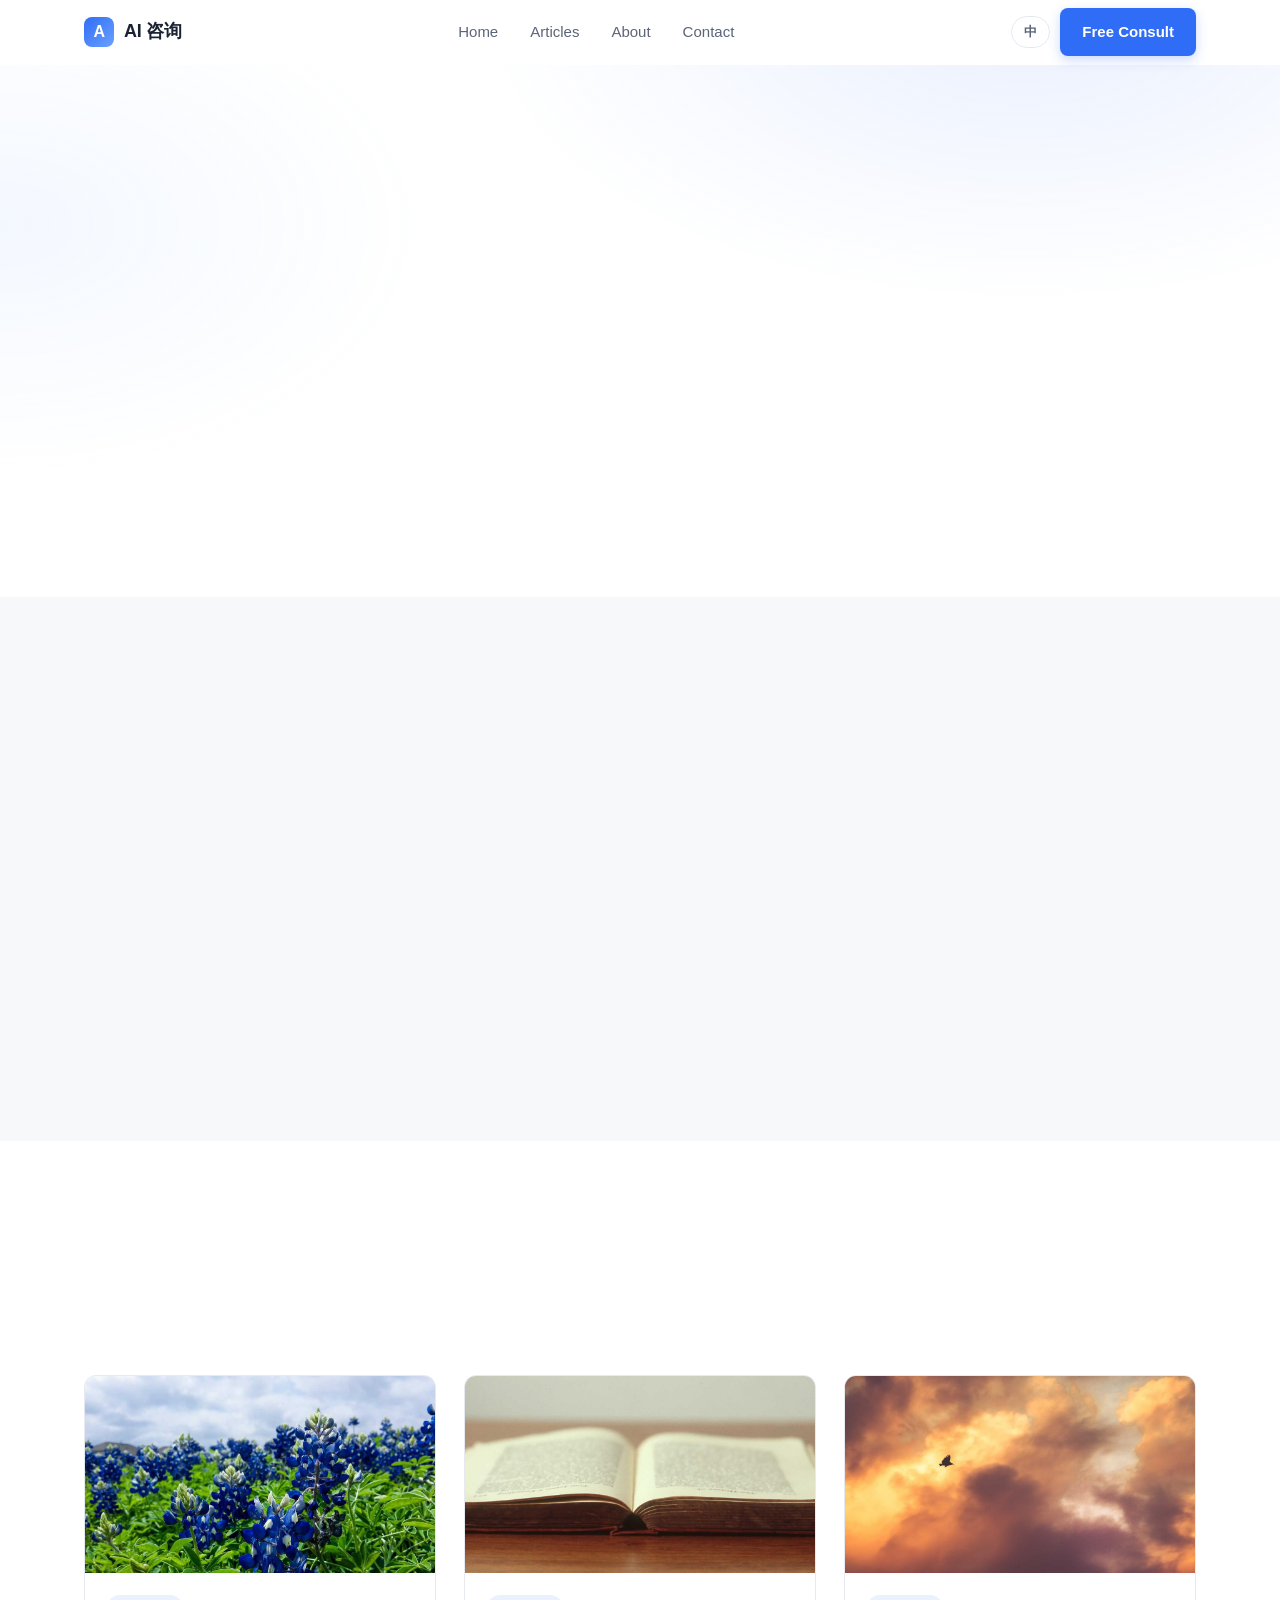
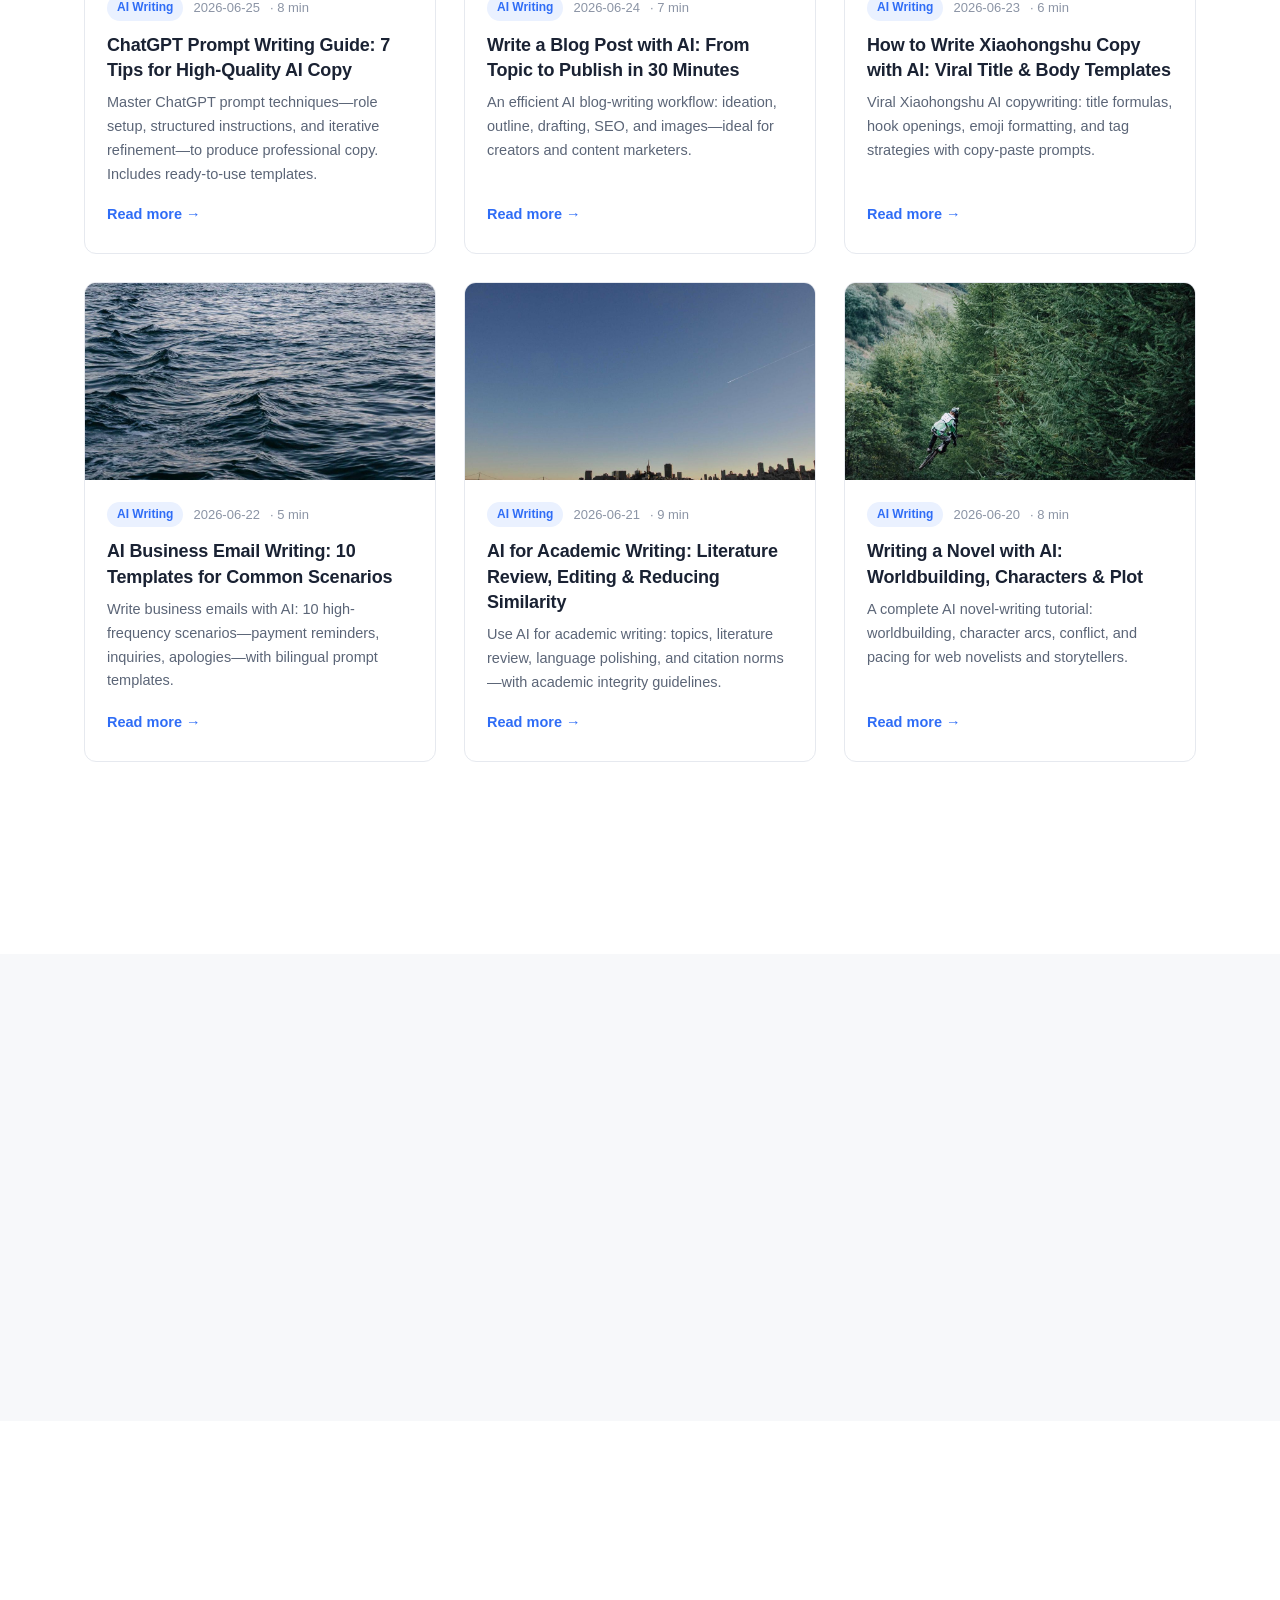
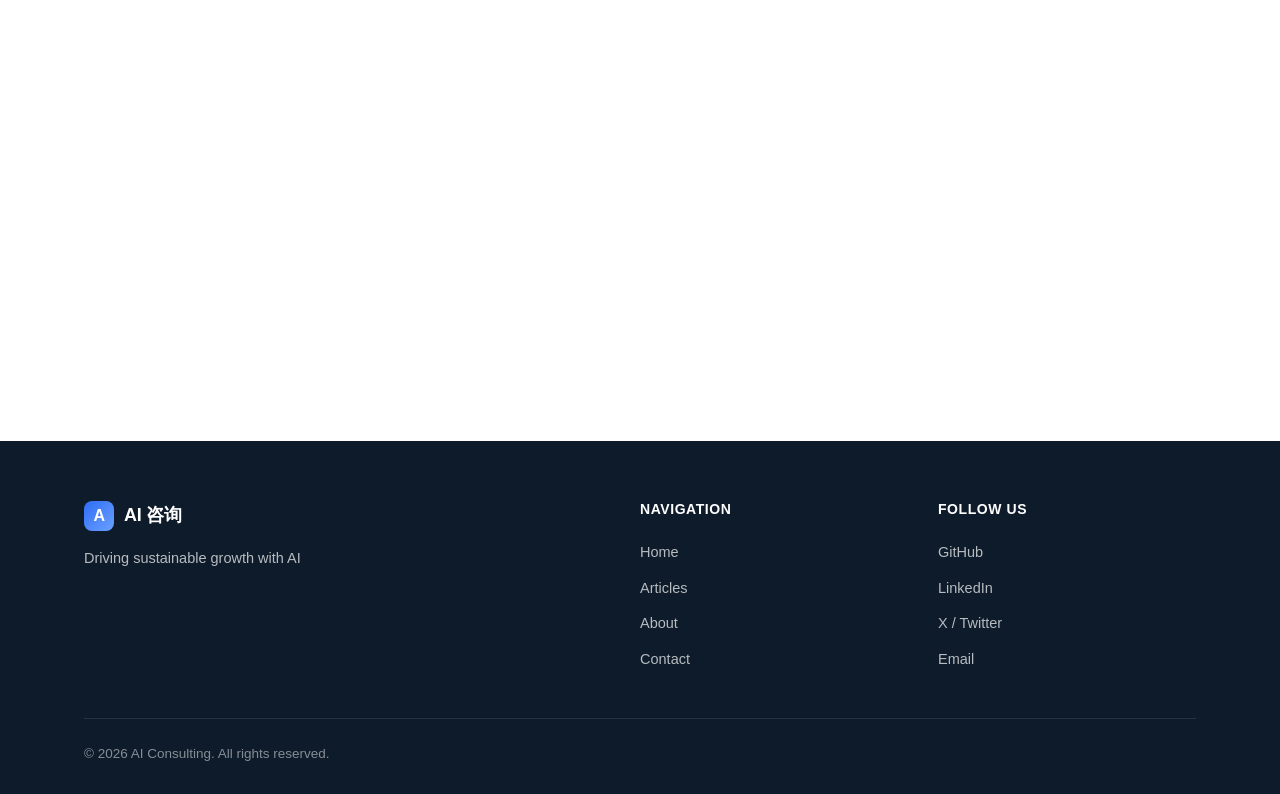
==== index.html @ 0a1733eb "feat: 图片本地化, 替换失效的 Unsplash 图源 - 原 Unsplash 图片 ID 已失效(全部 404), 改用本地图片 - 下载 9 张真实图片到 images/ (hero + " ====
<!DOCTYPE html>
<html lang="zh-CN">
<head>
  <meta charset="UTF-8">
  <meta name="viewport" content="width=device-width, initial-scale=1.0">
  <title>AI 咨询 · 洞见与实践 | AI Consulting</title>
  <meta name="description" content="专注人工智能落地应用的咨询团队，分享 AI 战略、技术落地与商业价值洞察。Applied AI consulting — strategy, engineering, and value.">
  <link rel="icon" href="data:image/svg+xml,<svg xmlns='http://www.w3.org/2000/svg' viewBox='0 0 100 100'><rect width='100' height='100' rx='22' fill='%232f6df6'/><text x='50' y='70' font-size='62' text-anchor='middle' fill='white' font-family='Arial' font-weight='bold'>A</text></svg>">
  <link rel="stylesheet" href="css/style.css">
</head>
<body>

  <!-- ====== 顶部导航 ====== -->
  <header class="header" data-header>
    <div class="container header-inner">
      <a href="index.html" class="logo">
        <span class="logo-mark">A</span>
        <span>AI 咨询</span>
      </a>

      <nav class="nav-menu" data-nav-menu>
        <a href="#home" data-i18n="nav.home">首页</a>
        <a href="#articles" data-i18n="nav.articles">文章</a>
        <a href="#about" data-i18n="nav.about">关于</a>
        <a href="#contact" data-i18n="nav.contact">联系</a>
      </nav>

      <div class="nav-actions">
        <button class="lang-switch" data-lang-switch data-i18n="lang.switch">EN</button>
        <a href="#contact" class="btn btn-primary" data-i18n="nav.cta">免费咨询</a>
        <button class="nav-toggle" data-nav-toggle aria-label="menu"><span></span><span></span><span></span></button>
      </div>
    </div>
  </header>

  <!-- ====== Hero ====== -->
  <section class="hero" id="home">
    <div class="container hero-grid">
      <div class="hero-content reveal">
        <span class="hero-badge" data-i18n="hero.badge">AI 咨询 · 洞见 · 实践</span>
        <h1 class="hero-title"><span data-i18n="hero.title.main">用 AI 重塑你的</span><em data-i18n="hero.title.hl">业务增长</em></h1>
        <p class="hero-sub" data-i18n="hero.subtitle">我们分享前沿的人工智能落地经验…</p>
        <div class="hero-cta">
          <a href="#articles" class="btn btn-primary btn-lg" data-i18n="hero.cta1">浏览文章</a>
          <a href="#contact" class="btn btn-ghost btn-lg" data-i18n="hero.cta2">预约咨询</a>
        </div>
      </div>

      <div class="hero-visual reveal">
        <img src="/images/hero.jpg"
             alt="AI consulting" loading="eager">
        <div class="hero-stats" data-stats>
          <div class="hero-stat">
            <div class="num"><span data-count="120" data-suffix="+">120+</span></div>
            <div class="label" data-i18n="stat.clients">服务客户</div>
          </div>
          <div class="hero-stat">
            <div class="num"><span data-count="86">86</span></div>
            <div class="label" data-i18n="stat.articles">深度文章</div>
          </div>
          <div class="hero-stat">
            <div class="num"><span data-count="7" data-suffix="">7</span></div>
            <div class="label" data-i18n="stat.experience">行业经验</div>
          </div>
        </div>
      </div>
    </div>
  </section>

  <!-- ====== 服务 ====== -->
  <section class="section section-alt">
    <div class="container">
      <div class="section-head reveal">
        <h2 data-i18n="services.title">我们提供什么</h2>
        <p data-i18n="services.subtitle">围绕 AI 落地全链路，提供从战略到执行的咨询支持。</p>
      </div>
      <div class="services-grid">
        <div class="service-card reveal">
          <div class="service-icon">🎯</div>
          <h3 data-i18n="services.s1.title">AI 战略咨询</h3>
          <p data-i18n="services.s1.desc">评估业务现状，制定可执行的 AI 转型路线图。</p>
        </div>
        <div class="service-card reveal">
          <div class="service-icon">⚙️</div>
          <h3 data-i18n="services.s2.title">方案落地实施</h3>
          <p data-i18n="services.s2.desc">从选型、集成到部署，陪你走完最后一公里。</p>
        </div>
        <div class="service-card reveal">
          <div class="service-icon">🚀</div>
          <h3 data-i18n="services.s3.title">团队赋能培训</h3>
          <p data-i18n="services.s3.desc">体系化的 AI 培训，让团队具备持续创新能力。</p>
        </div>
      </div>
    </div>
  </section>

  <!-- ====== 最新文章 ====== -->
  <section class="section" id="articles">
    <div class="container">
      <div class="section-head reveal">
        <h2 data-i18n="articles.title">最新文章</h2>
        <p data-i18n="articles.subtitle">持续分享 AI 行业的实战洞见与方法论。</p>
      </div>
      <div class="articles-grid" data-posts-grid data-limit="6"></div>
      <div class="section-foot reveal">
        <a href="articles.html" class="btn btn-ghost btn-lg" data-i18n="articles.viewall">查看全部文章</a>
      </div>
    </div>
  </section>

  <!-- ====== 关于 ====== -->
  <section class="section section-alt" id="about">
    <div class="container about-grid">
      <div class="about-text reveal">
        <h2 data-i18n="about.title">关于我们</h2>
        <p data-i18n="about.p1">我们是一支专注于人工智能落地应用的咨询团队…</p>
        <p data-i18n="about.p2">我们相信，AI 的价值不在于技术本身…</p>
      </div>
      <div class="about-features reveal">
        <div class="about-feature">
          <div class="ico">✓</div>
          <div>
            <h4 data-i18n="about.feature1">实战导向</h4>
            <span data-i18n="about.feature1.desc">所有方法均经过项目验证</span>
          </div>
        </div>
        <div class="about-feature">
          <div class="ico">★</div>
          <div>
            <h4 data-i18n="about.feature2">全程陪跑</h4>
            <span data-i18n="about.feature2.desc">从规划到落地持续支持</span>
          </div>
        </div>
        <div class="about-feature">
          <div class="ico">↻</div>
          <div>
            <h4 data-i18n="about.feature3">持续更新</h4>
            <span data-i18n="about.feature3.desc">紧跟 AI 行业最新动态</span>
          </div>
        </div>
      </div>
    </div>
  </section>

  <!-- ====== 联系 / CTA ====== -->
  <section class="section" id="contact">
    <div class="container">
      <div class="cta reveal">
        <div>
          <h2 data-i18n="contact.title">开始你的 AI 之旅</h2>
          <p data-i18n="contact.subtitle">留下你的需求，我们将在 24 小时内与你联系。</p>
        </div>
        <form class="cta-form" data-contact-form>
          <input type="text" name="name" data-i18n-ph="contact.name.ph" placeholder="请输入您的姓名">
          <input type="email" name="email" data-i18n-ph="contact.email.ph" placeholder="请输入您的邮箱">
          <textarea name="message" rows="3" data-i18n-ph="contact.message.ph" placeholder="请简要描述您的需求…"></textarea>
          <button type="submit" class="btn btn-primary btn-lg" data-i18n="contact.submit">提交咨询</button>
          <div class="form-note" data-form-note></div>
        </form>
      </div>
    </div>
  </section>

  <!-- ====== 页脚 ====== -->
  <footer class="footer">
    <div class="container">
      <div class="footer-grid">
        <div>
          <div class="logo">
            <span class="logo-mark">A</span>
            <span>AI 咨询</span>
          </div>
          <p class="footer-tagline" data-i18n="footer.tagline">用 AI 驱动业务持续增长</p>
        </div>
        <div class="footer-col">
          <h4 data-i18n="footer.nav">导航</h4>
          <a href="#home" data-i18n="nav.home">首页</a>
          <a href="#articles" data-i18n="nav.articles">文章</a>
          <a href="#about" data-i18n="nav.about">关于</a>
          <a href="#contact" data-i18n="nav.contact">联系</a>
        </div>
        <div class="footer-col">
          <h4 data-i18n="footer.follow">关注我们</h4>
          <a href="#">GitHub</a>
          <a href="#">LinkedIn</a>
          <a href="#">X / Twitter</a>
          <a href="#">Email</a>
        </div>
      </div>
      <div class="footer-bottom">
        <span data-i18n="footer.copyright">© 2026 AI 咨询. 保留所有权利.</span>
        <span data-i18n="footer.icp"></span>
      </div>
    </div>
  </footer>

  <script src="js/i18n.js"></script>
  <script src="js/posts-categories.js"></script>
  <script src="js/posts-data.js"></script>
  <script src="js/posts-content.js"></script>
  <script src="js/main.js"></script>
  <script src="js/posts-base.js"></script>
  <script>
    // 首页渲染最新 6 篇
    document.addEventListener("DOMContentLoaded", function () {
      if (window.__posts) window.__posts.renderList(window.__i18n.getLang());
    });
  </script>
</body>
</html>
---- css/style.css ----
/* ============================================================
   AI 咨询内容站 - 简洁商务白主题
   ============================================================ */

/* ---------- 设计变量 ---------- */
:root {
  --c-bg: #ffffff;
  --c-bg-soft: #f7f8fa;
  --c-bg-muted: #eef1f5;
  --c-text: #1a2233;
  --c-text-soft: #5b6577;
  --c-text-mute: #8b94a5;
  --c-border: #e6e9ef;
  --c-primary: #2f6df6;
  --c-primary-dark: #1d52d6;
  --c-primary-soft: #eaf1ff;
  --c-accent: #0d1b2a;

  --radius: 12px;
  --radius-sm: 8px;
  --shadow-sm: 0 1px 2px rgba(16, 24, 40, 0.04), 0 1px 3px rgba(16, 24, 40, 0.06);
  --shadow-md: 0 4px 16px rgba(16, 24, 40, 0.06), 0 2px 6px rgba(16, 24, 40, 0.04);
  --shadow-lg: 0 18px 40px -12px rgba(16, 24, 40, 0.18);

  --container: 1160px;
  --ease: cubic-bezier(0.4, 0, 0.2, 1);
}

/* ---------- 基础重置 ---------- */
*, *::before, *::after { box-sizing: border-box; }
html { scroll-behavior: smooth; -webkit-text-size-adjust: 100%; }
body {
  margin: 0;
  font-family: -apple-system, BlinkMacSystemFont, "Segoe UI", "PingFang SC",
    "Hiragino Sans GB", "Microsoft YaHei", Roboto, Helvetica, Arial, sans-serif;
  background: var(--c-bg);
  color: var(--c-text);
  line-height: 1.65;
  font-size: 16px;
  -webkit-font-smoothing: antialiased;
}
img { max-width: 100%; display: block; }
a { color: inherit; text-decoration: none; transition: color 0.2s var(--ease); }
button { font-family: inherit; cursor: pointer; border: none; background: none; }
h1, h2, h3, h4 { margin: 0; line-height: 1.25; font-weight: 700; letter-spacing: -0.01em; }
p { margin: 0; }

.container { width: 100%; max-width: var(--container); margin: 0 auto; padding: 0 24px; }

/* ---------- 按钮 ---------- */
.btn {
  display: inline-flex;
  align-items: center;
  justify-content: center;
  gap: 6px;
  padding: 12px 22px;
  border-radius: var(--radius-sm);
  font-size: 15px;
  font-weight: 600;
  transition: all 0.2s var(--ease);
  white-space: nowrap;
}
.btn-primary { background: var(--c-primary); color: #fff; box-shadow: 0 4px 12px rgba(47, 109, 246, 0.25); }
.btn-primary:hover { background: var(--c-primary-dark); transform: translateY(-1px); box-shadow: 0 8px 20px rgba(47, 109, 246, 0.32); }
.btn-ghost { background: var(--c-bg); color: var(--c-text); border: 1px solid var(--c-border); }
.btn-ghost:hover { border-color: var(--c-primary); color: var(--c-primary); }
.btn-light { background: rgba(255,255,255,0.12); color: #fff; border: 1px solid rgba(255,255,255,0.22); backdrop-filter: blur(8px); }
.btn-light:hover { background: rgba(255,255,255,0.2); }
.btn-lg { padding: 14px 28px; font-size: 16px; }

/* ---------- 顶部导航 ---------- */
.header {
  position: sticky;
  top: 0;
  z-index: 50;
  background: rgba(255, 255, 255, 0.85);
  backdrop-filter: saturate(180%) blur(12px);
  border-bottom: 1px solid transparent;
  transition: all 0.25s var(--ease);
}
.header.is-scrolled { border-bottom-color: var(--c-border); box-shadow: var(--shadow-sm); }
.header-inner { display: flex; align-items: center; justify-content: space-between; height: 64px; }

.logo { display: flex; align-items: center; gap: 10px; font-weight: 800; font-size: 18px; letter-spacing: -0.02em; }
.logo-mark {
  width: 30px; height: 30px; border-radius: 8px;
  background: linear-gradient(135deg, var(--c-primary), #6aa1ff);
  display: grid; place-items: center; color: #fff; font-size: 16px;
}

.nav-menu { display: flex; align-items: center; gap: 4px; }
.nav-menu a {
  padding: 8px 14px; border-radius: var(--radius-sm); font-size: 15px;
  color: var(--c-text-soft); font-weight: 500;
}
.nav-menu a:hover { color: var(--c-primary); background: var(--c-primary-soft); }
.nav-actions { display: flex; align-items: center; gap: 10px; }

.lang-switch {
  padding: 6px 12px; border-radius: 999px; font-size: 13px; font-weight: 600;
  border: 1px solid var(--c-border); color: var(--c-text-soft);
}
.lang-switch:hover { border-color: var(--c-primary); color: var(--c-primary); }

.nav-toggle { display: none; width: 40px; height: 40px; border-radius: 8px; }
.nav-toggle span {
  display: block; width: 18px; height: 2px; background: var(--c-text); margin: 4px auto;
  transition: 0.25s var(--ease);
}

/* ---------- Hero ---------- */
.hero {
  position: relative; overflow: hidden;
  padding: 96px 0 80px;
  background:
    radial-gradient(900px 480px at 80% -10%, rgba(47, 109, 246, 0.10), transparent 60%),
    radial-gradient(700px 420px at 0% 30%, rgba(106, 161, 255, 0.08), transparent 60%),
    var(--c-bg);
}
.hero-grid { display: grid; grid-template-columns: 1.1fr 0.9fr; gap: 56px; align-items: center; }
.hero-badge {
  display: inline-flex; align-items: center; gap: 8px;
  padding: 6px 14px; border-radius: 999px;
  background: var(--c-primary-soft); color: var(--c-primary);
  font-size: 13px; font-weight: 600; margin-bottom: 22px;
}
.hero-badge::before {
  content: ""; width: 6px; height: 6px; border-radius: 50%;
  background: var(--c-primary); box-shadow: 0 0 0 4px rgba(47,109,246,0.18);
}
.hero-title { font-size: clamp(34px, 5vw, 54px); line-height: 1.1; font-weight: 800; }
.hero-title em { font-style: normal; color: var(--c-primary); }
.hero-sub { margin-top: 20px; font-size: 18px; color: var(--c-text-soft); max-width: 540px; }
.hero-cta { margin-top: 32px; display: flex; gap: 12px; flex-wrap: wrap; }

.hero-visual {
  position: relative; border-radius: 18px; overflow: hidden;
  background: linear-gradient(135deg, #eaf1ff, #f7f8fa);
  border: 1px solid var(--c-border);
  box-shadow: var(--shadow-lg);
  aspect-ratio: 4 / 3;
}
.hero-visual img { width: 100%; height: 100%; object-fit: cover; }
.hero-visual::after {
  content: ""; position: absolute; inset: 0;
  background: linear-gradient(180deg, transparent 60%, rgba(13,27,42,0.25));
}
.hero-stats {
  position: absolute; left: 18px; right: 18px; bottom: 18px;
  display: grid; grid-template-columns: repeat(3, 1fr); gap: 10px;
  background: rgba(255,255,255,0.92); backdrop-filter: blur(8px);
  border-radius: var(--radius); padding: 14px; box-shadow: var(--shadow-md);
}
.hero-stat .num { font-size: 22px; font-weight: 800; color: var(--c-accent); }
.hero-stat .label { font-size: 12px; color: var(--c-text-mute); }

/* ---------- 统计区 (独立展示) ---------- */
.stats-strip {
  border-top: 1px solid var(--c-border);
  border-bottom: 1px solid var(--c-border);
  background: var(--c-bg-soft);
}
.stats-inner { display: grid; grid-template-columns: repeat(4, 1fr); padding: 36px 0; }
.stat-item { text-align: center; border-right: 1px solid var(--c-border); }
.stat-item:last-child { border-right: none; }
.stat-item .num { font-size: 34px; font-weight: 800; color: var(--c-accent); }
.stat-item .num .suffix { color: var(--c-primary); }
.stat-item .label { font-size: 14px; color: var(--c-text-mute); margin-top: 4px; }

/* ---------- 通用 section ---------- */
.section { padding: 88px 0; }
.section-head { text-align: center; max-width: 680px; margin: 0 auto 56px; }
.section-head h2 { font-size: clamp(28px, 3.5vw, 38px); }
.section-head p { margin-top: 14px; color: var(--c-text-soft); font-size: 17px; }
.section-alt { background: var(--c-bg-soft); }

/* ---------- 服务卡片 ---------- */
.services-grid { display: grid; grid-template-columns: repeat(3, 1fr); gap: 24px; }
.service-card {
  background: var(--c-bg); border: 1px solid var(--c-border);
  border-radius: var(--radius); padding: 32px 28px;
  transition: all 0.25s var(--ease);
}
.service-card:hover { transform: translateY(-4px); box-shadow: var(--shadow-lg); border-color: transparent; }
.service-icon {
  width: 52px; height: 52px; border-radius: 12px;
  background: var(--c-primary-soft); color: var(--c-primary);
  display: grid; place-items: center; font-size: 24px; margin-bottom: 20px;
}
.service-card h3 { font-size: 20px; margin-bottom: 10px; }
.service-card p { color: var(--c-text-soft); font-size: 15px; }

/* ---------- 文章卡片 ---------- */
.articles-grid { display: grid; grid-template-columns: repeat(3, 1fr); gap: 28px; }
.card {
  background: var(--c-bg); border: 1px solid var(--c-border);
  border-radius: var(--radius); overflow: hidden;
  display: flex; flex-direction: column;
  transition: all 0.25s var(--ease);
}
.card:hover { transform: translateY(-4px); box-shadow: var(--shadow-lg); border-color: transparent; }
.card-cover { display: block; aspect-ratio: 16 / 9; overflow: hidden; background: var(--c-bg-muted); }
.card-cover img { width: 100%; height: 100%; object-fit: cover; transition: transform 0.4s var(--ease); }
.card:hover .card-cover img { transform: scale(1.06); }
.card-body { padding: 22px 22px 26px; display: flex; flex-direction: column; flex: 1; }
.card-meta { display: flex; align-items: center; gap: 10px; font-size: 13px; color: var(--c-text-mute); margin-bottom: 12px; }
.tag { background: var(--c-primary-soft); color: var(--c-primary); padding: 3px 10px; border-radius: 999px; font-weight: 600; font-size: 12px; }
.card-title { font-size: 18px; line-height: 1.4; margin-bottom: 8px; }
.card:hover .card-title { color: var(--c-primary); }
.card-excerpt { color: var(--c-text-soft); font-size: 14.5px; flex: 1; margin-bottom: 16px; }
.card-link { color: var(--c-primary); font-weight: 600; font-size: 14.5px; }

.section-foot { text-align: center; margin-top: 48px; }

/* ---------- 关于 ---------- */
.about-grid { display: grid; grid-template-columns: 1fr 1fr; gap: 56px; align-items: center; }
.about-text h2 { font-size: clamp(28px, 3.5vw, 38px); margin-bottom: 20px; }
.about-text p { color: var(--c-text-soft); margin-bottom: 16px; font-size: 16.5px; }
.about-features { display: flex; flex-direction: column; gap: 16px; }
.about-feature {
  display: flex; gap: 14px; padding: 18px;
  background: var(--c-bg); border: 1px solid var(--c-border); border-radius: var(--radius);
}
.about-feature .ico {
  width: 40px; height: 40px; border-radius: 10px; flex-shrink: 0;
  background: var(--c-primary-soft); color: var(--c-primary); display: grid; place-items: center; font-size: 18px;
}
.about-feature h4 { font-size: 16px; margin-bottom: 2px; }
.about-feature span { font-size: 13.5px; color: var(--c-text-mute); }
.about-visual {
  border-radius: 18px; overflow: hidden; box-shadow: var(--shadow-lg);
  aspect-ratio: 4 / 3; border: 1px solid var(--c-border);
}
.about-visual img { width: 100%; height: 100%; object-fit: cover; }

/* ---------- 联系 / CTA ---------- */
.cta {
  background:
    radial-gradient(700px 360px at 80% 120%, rgba(47,109,246,0.35), transparent),
    linear-gradient(135deg, #0d1b2a, #14253d);
  color: #fff; border-radius: 22px; padding: 64px 56px;
  display: grid; grid-template-columns: 1fr 1fr; gap: 48px; align-items: center;
  box-shadow: var(--shadow-lg);
}
.cta h2 { font-size: clamp(26px, 3vw, 34px); color: #fff; }
.cta p { margin-top: 12px; color: rgba(255,255,255,0.78); font-size: 16px; }
.cta-form { display: flex; flex-direction: column; gap: 14px; }
.cta-form input, .cta-form textarea {
  width: 100%; padding: 14px 16px; border-radius: var(--radius-sm);
  border: 1px solid rgba(255,255,255,0.18); background: rgba(255,255,255,0.06);
  color: #fff; font-size: 15px; font-family: inherit;
  transition: all 0.2s var(--ease);
}
.cta-form input::placeholder, .cta-form textarea::placeholder { color: rgba(255,255,255,0.5); }
.cta-form input:focus, .cta-form textarea:focus {
  outline: none; border-color: var(--c-primary); background: rgba(255,255,255,0.1);
}
.cta-form textarea { resize: vertical; min-height: 96px; }
.cta-form .btn-primary { margin-top: 4px; }
.form-note { font-size: 14px; color: #6fcf97; min-height: 20px; }

/* ---------- 页脚 ---------- */
.footer { background: var(--c-accent); color: rgba(255,255,255,0.7); padding: 60px 0 28px; }
.footer-grid { display: grid; grid-template-columns: 2fr 1fr 1fr; gap: 40px; margin-bottom: 40px; }
.footer .logo { color: #fff; margin-bottom: 16px; }
.footer-tagline { max-width: 320px; font-size: 14.5px; }
.footer-col h4 { color: #fff; font-size: 14px; margin-bottom: 16px; letter-spacing: 0.04em; text-transform: uppercase; }
.footer-col a { display: block; padding: 6px 0; font-size: 14.5px; color: rgba(255,255,255,0.7); }
.footer-col a:hover { color: #fff; }
.footer-bottom {
  border-top: 1px solid rgba(255,255,255,0.1); padding-top: 24px;
  display: flex; justify-content: space-between; align-items: center; flex-wrap: wrap; gap: 8px;
  font-size: 13.5px; color: rgba(255,255,255,0.5);
}
.footer-bottom a { color: rgba(255,255,255,0.5); }
.footer-bottom a:hover { color: #fff; }

/* ---------- 文章详情页 ---------- */
.article-hero { padding: 64px 0 32px; background: var(--c-bg-soft); border-bottom: 1px solid var(--c-border); }
.article-back { display: inline-flex; align-items: center; gap: 6px; color: var(--c-text-soft); font-size: 14px; margin-bottom: 20px; }
.article-back:hover { color: var(--c-primary); }
.article-cat { color: var(--c-primary); font-weight: 600; font-size: 14px; }
.article-hero h1 { font-size: clamp(26px, 4vw, 40px); margin: 12px 0 16px; max-width: 820px; }
.article-meta { color: var(--c-text-mute); font-size: 14px; }
.article-cover { max-width: 920px; margin: 32px auto; border-radius: var(--radius); overflow: hidden; box-shadow: var(--shadow-md); }
.article-cover img { width: 100%; }
.article-body { max-width: 760px; margin: 0 auto; padding: 0 0 80px; font-size: 17px; color: var(--c-text); }
.article-body h2 { font-size: 26px; margin: 40px 0 14px; }
.article-body h3 { font-size: 20px; margin: 28px 0 10px; }
.article-body p { margin: 0 0 18px; color: var(--c-text-soft); line-height: 1.8; }
.article-body ul, .article-body ol { margin: 0 0 18px; padding-left: 22px; color: var(--c-text-soft); }
.article-body li { margin-bottom: 8px; line-height: 1.7; }
.article-body blockquote {
  margin: 24px 0; padding: 16px 22px; border-left: 3px solid var(--c-primary);
  background: var(--c-primary-soft); border-radius: 0 var(--radius-sm) var(--radius-sm) 0;
  color: var(--c-text); font-style: italic;
}
.article-body code {
  font-family: "SF Mono", Menlo, Consolas, monospace; font-size: 0.9em;
  background: var(--c-bg-muted); padding: 2px 6px; border-radius: 4px;
}
.article-body strong { color: var(--c-text); }

/* ---------- 响应式 ---------- */
@media (max-width: 920px) {
  .hero-grid { grid-template-columns: 1fr; gap: 36px; }
  .hero-visual { max-width: 540px; }
  .about-grid { grid-template-columns: 1fr; }
  .cta { grid-template-columns: 1fr; padding: 44px 32px; }
  .services-grid, .articles-grid { grid-template-columns: repeat(2, 1fr); }
  .stats-inner { grid-template-columns: repeat(2, 1fr); }
  .stat-item:nth-child(2) { border-right: none; }
  .footer-grid { grid-template-columns: 1fr 1fr; }
}

@media (max-width: 640px) {
  .nav-menu, .nav-actions .btn { display: none; }
  .nav-toggle { display: block; }
  .nav-menu.is-open {
    display: flex; flex-direction: column; align-items: stretch;
    position: absolute; top: 64px; left: 0; right: 0;
    background: var(--c-bg); border-bottom: 1px solid var(--c-border);
    padding: 12px 24px 20px; gap: 4px; box-shadow: var(--shadow-md);
  }
  .nav-menu.is-open a { padding: 12px 14px; }
  .nav-actions { gap: 8px; }
  .lang-switch { display: inline-flex; }

  .section { padding: 64px 0; }
  .services-grid, .articles-grid { grid-template-columns: 1fr; }
  .stats-inner { grid-template-columns: repeat(2, 1fr); }
  .stat-item { border-right: none; border-bottom: 1px solid var(--c-border); padding: 14px 0; }
  .stat-item:nth-last-child(-n+2) { border-bottom: none; }
  .footer-grid { grid-template-columns: 1fr; gap: 28px; }
  .cta { padding: 36px 22px; border-radius: 16px; }
  .hero { padding: 56px 0 64px; }
}

/* ---------- 进入动画 ---------- */
@media (prefers-reduced-motion: no-preference) {
  .reveal { opacity: 0; transform: translateY(18px); transition: opacity 0.6s var(--ease), transform 0.6s var(--ease); }
  .reveal.is-visible { opacity: 1; transform: none; }
}

/* ============================================================
   文章系统: 筛选条 / 计数 / 详情页 / 相关文章 / 404
   ============================================================ */

/* 文章计数行 */
.posts-count-line {
  margin-top: 14px; font-size: 14px; color: var(--c-text-mute);
}
.posts-count-line strong { color: var(--c-primary); font-size: 18px; margin: 0 4px; }

/* 分类筛选条 */
.filters {
  display: flex; flex-wrap: wrap; gap: 10px;
  justify-content: center; margin-bottom: 44px;
}
.filter-chip {
  padding: 8px 18px; border-radius: 999px;
  border: 1px solid var(--c-border); background: var(--c-bg);
  color: var(--c-text-soft); font-size: 14px; font-weight: 500;
  transition: all 0.2s var(--ease);
}
.filter-chip:hover { border-color: var(--c-primary); color: var(--c-primary); }
.filter-chip.is-active {
  background: var(--c-primary); color: #fff; border-color: var(--c-primary);
  box-shadow: 0 4px 12px rgba(47, 109, 246, 0.25);
}

/* 文章详情页 */
.article-wrap { max-width: 820px; padding: 56px 24px 80px !important; }
.article-back {
  display: inline-block; color: var(--c-text-soft); font-size: 14px; margin-bottom: 20px;
}
.article-back:hover { color: var(--c-primary); }
.article-cat { color: var(--c-primary); font-weight: 600; font-size: 14px; }
.article-h1 {
  font-size: clamp(26px, 4vw, 40px); line-height: 1.25; margin: 12px 0 16px;
}
.article-meta { color: var(--c-text-mute); font-size: 14px; display: flex; gap: 6px; flex-wrap: wrap; }
.article-cover { border-radius: var(--radius); overflow: hidden; margin: 28px 0; box-shadow: var(--shadow-md); }
.article-cover img { width: 100%; }

.article-body { font-size: 17px; color: var(--c-text); line-height: 1.85; }
.article-body h2 { font-size: 25px; margin: 36px 0 14px; }
.article-body h3 { font-size: 20px; margin: 26px 0 10px; }
.article-body p { margin: 0 0 18px; color: var(--c-text-soft); }
.article-body ul, .article-body ol { margin: 0 0 18px; padding-left: 24px; color: var(--c-text-soft); }
.article-body li { margin-bottom: 8px; }
.article-body blockquote {
  margin: 22px 0; padding: 16px 22px; border-left: 3px solid var(--c-primary);
  background: var(--c-primary-soft); border-radius: 0 var(--radius-sm) var(--radius-sm) 0;
  color: var(--c-text);
}
.article-body code {
  font-family: "SF Mono", Menlo, Consolas, monospace; font-size: 0.9em;
  background: var(--c-bg-muted); padding: 2px 6px; border-radius: 4px;
}
.article-body strong { color: var(--c-text); }

/* 文章标签 */
.article-tags { display: flex; flex-wrap: wrap; gap: 8px; margin: 32px 0 8px; padding-top: 24px; border-top: 1px solid var(--c-border); }
.article-tag {
  font-size: 13px; color: var(--c-text-soft); background: var(--c-bg-soft);
  padding: 4px 12px; border-radius: 999px;
}

/* 相关文章 */
.article-related { margin-top: 40px; }
.related-title { font-size: 20px; margin-bottom: 16px; }
.related-grid { display: grid; grid-template-columns: repeat(3, 1fr); gap: 16px; }
.related-card {
  display: block; border: 1px solid var(--c-border); border-radius: var(--radius-sm);
  overflow: hidden; transition: all 0.2s var(--ease);
}
.related-card:hover { border-color: var(--c-primary); box-shadow: var(--shadow-md); transform: translateY(-2px); }
.related-cover { aspect-ratio: 16 / 9; background: var(--c-bg-muted); }
.related-cover img { width: 100%; height: 100%; object-fit: cover; }
.related-card span {
  display: block; padding: 12px 14px; font-size: 14px; line-height: 1.45; color: var(--c-text);
}

/* 404 */
.not-found { text-align: center; padding: 60px 0; }
.not-found h1 { font-size: 72px; color: var(--c-primary); margin-bottom: 12px; }
.not-found p { color: var(--c-text-soft); margin-bottom: 24px; }

@media (max-width: 640px) {
  .related-grid { grid-template-columns: 1fr; }
  .filters { justify-content: flex-start; }
}
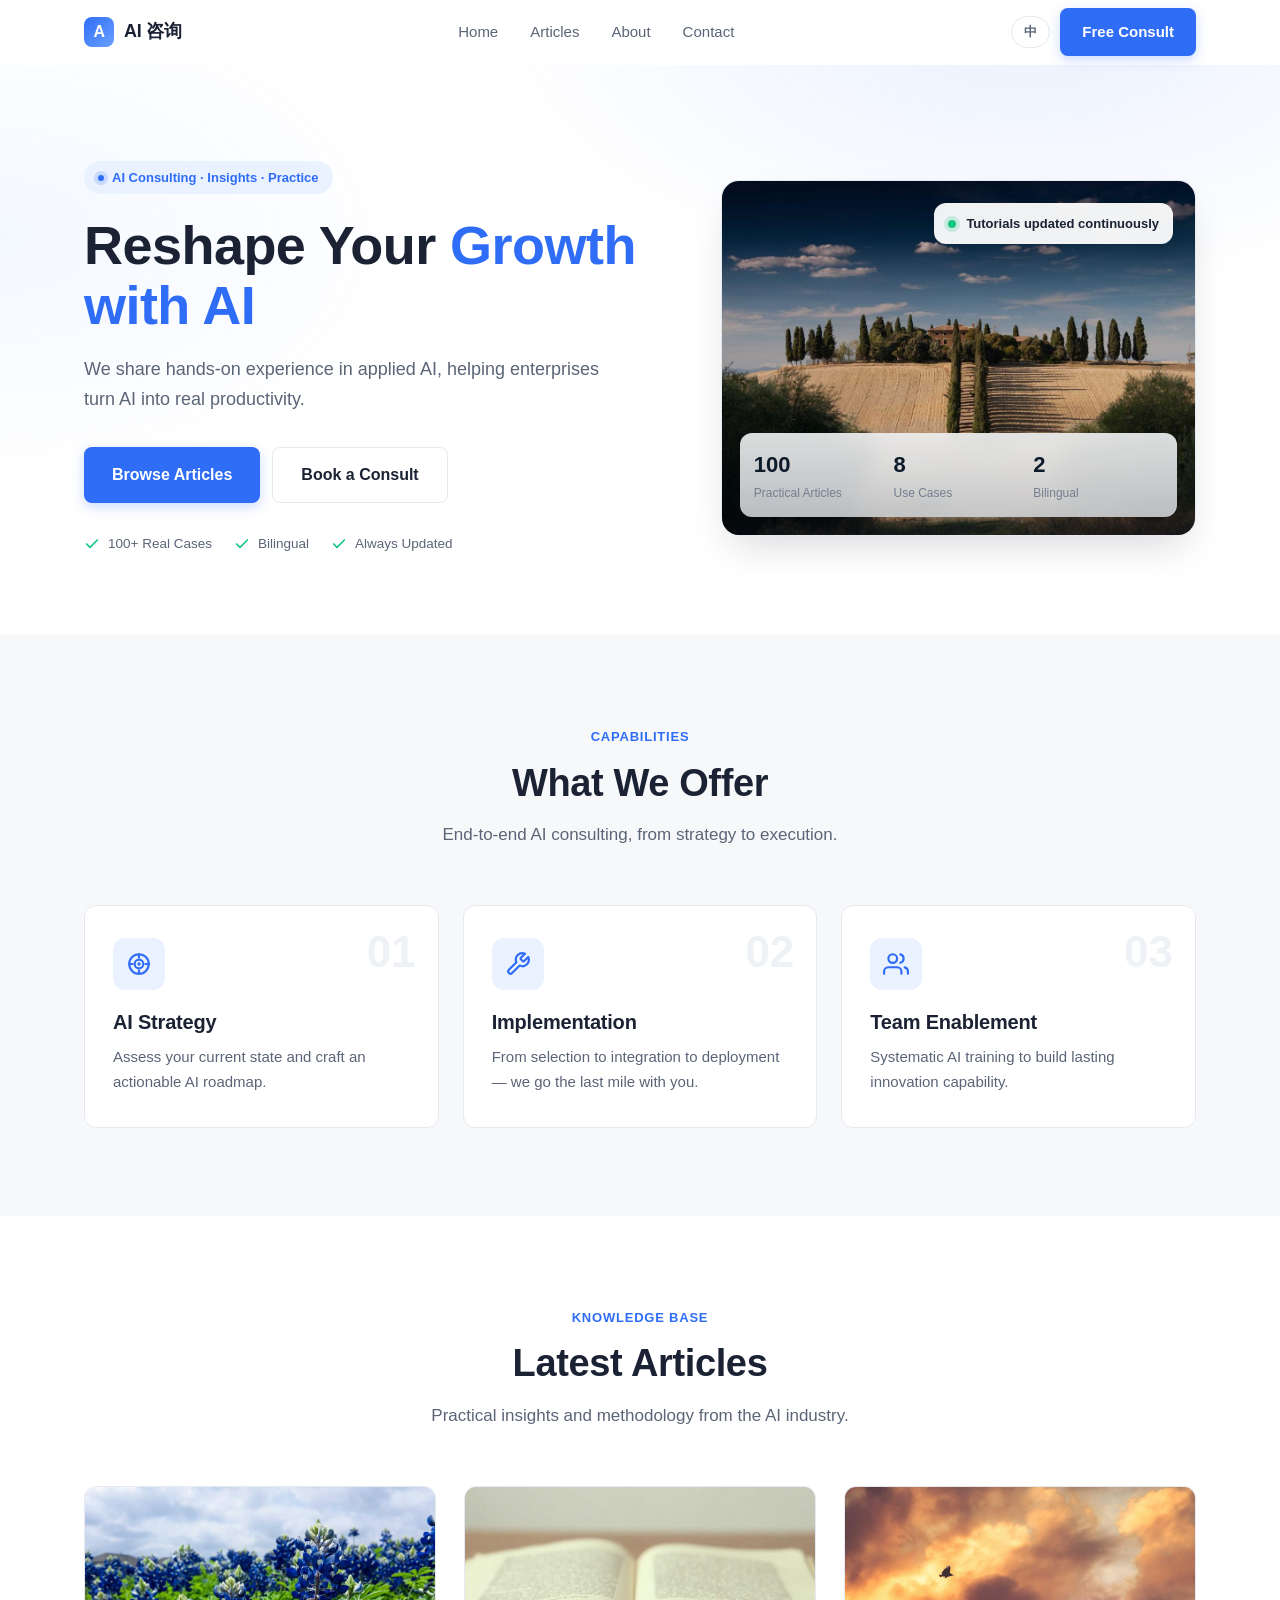
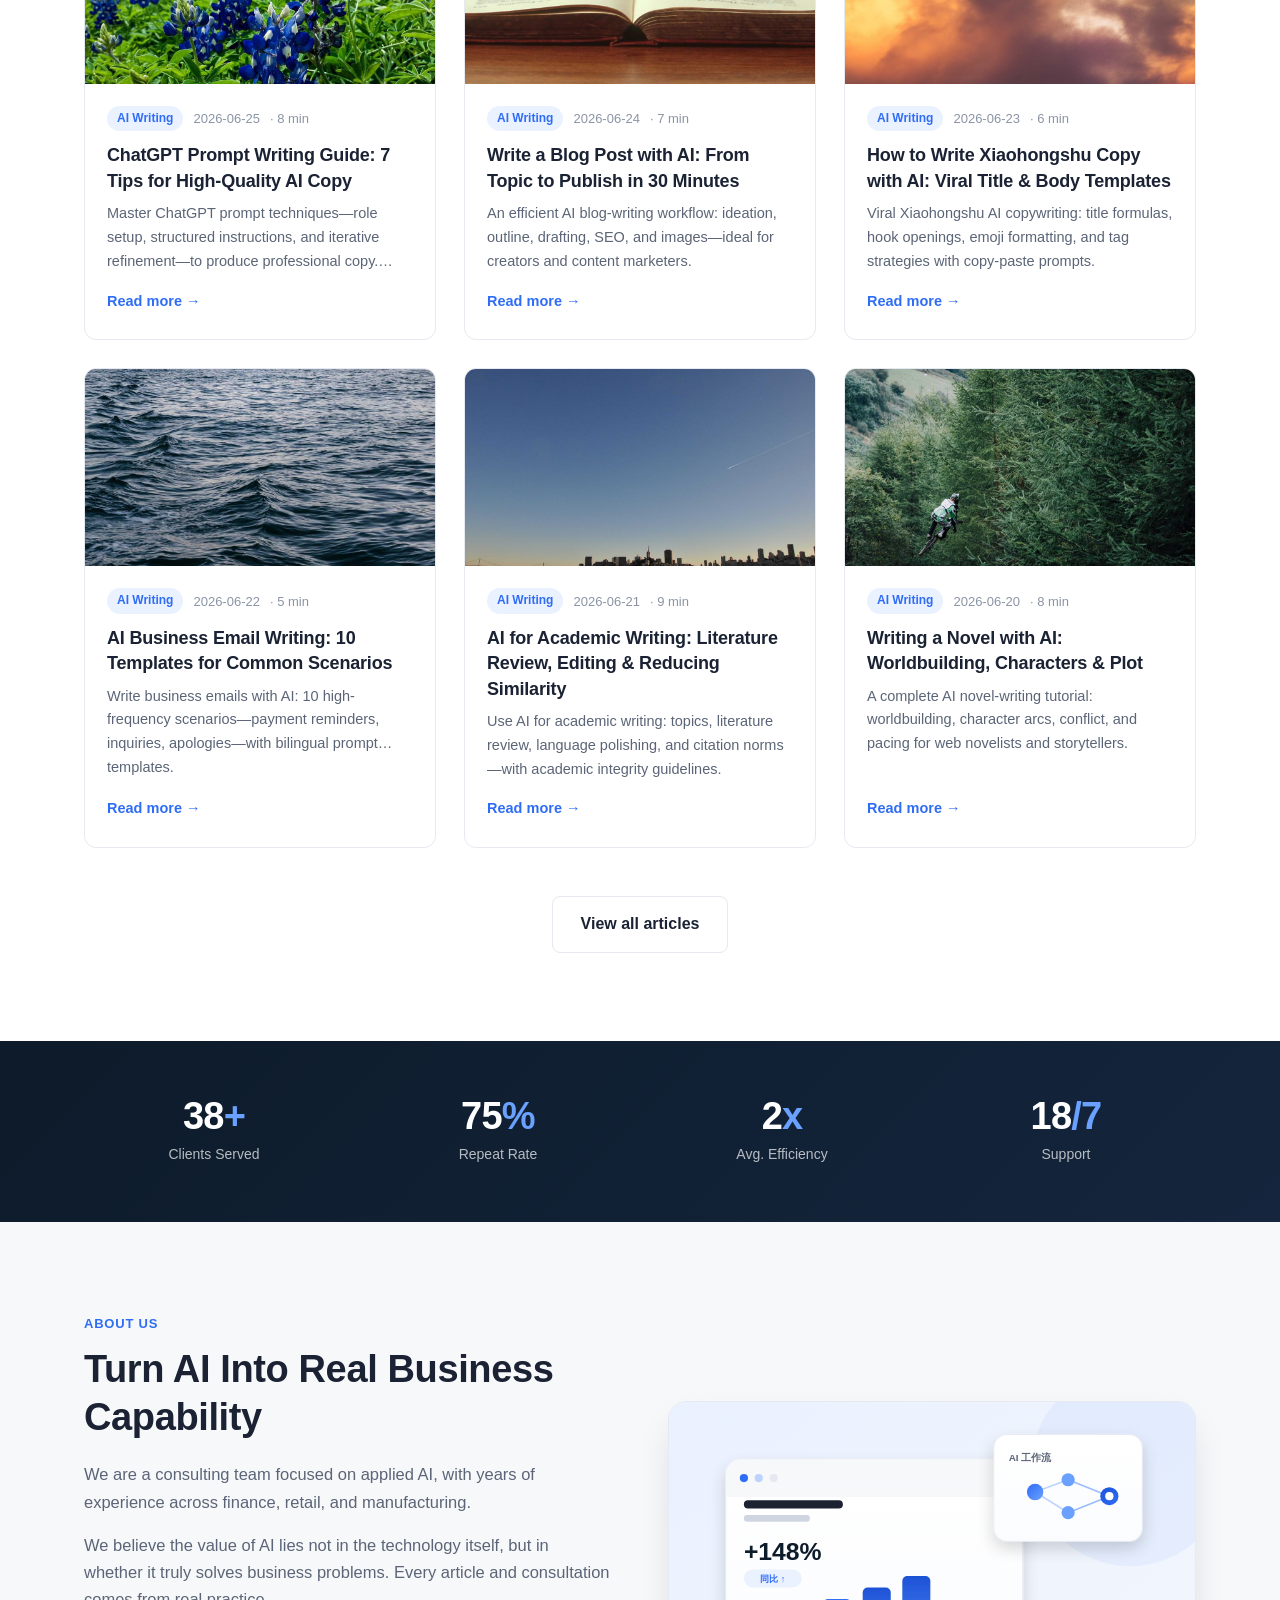
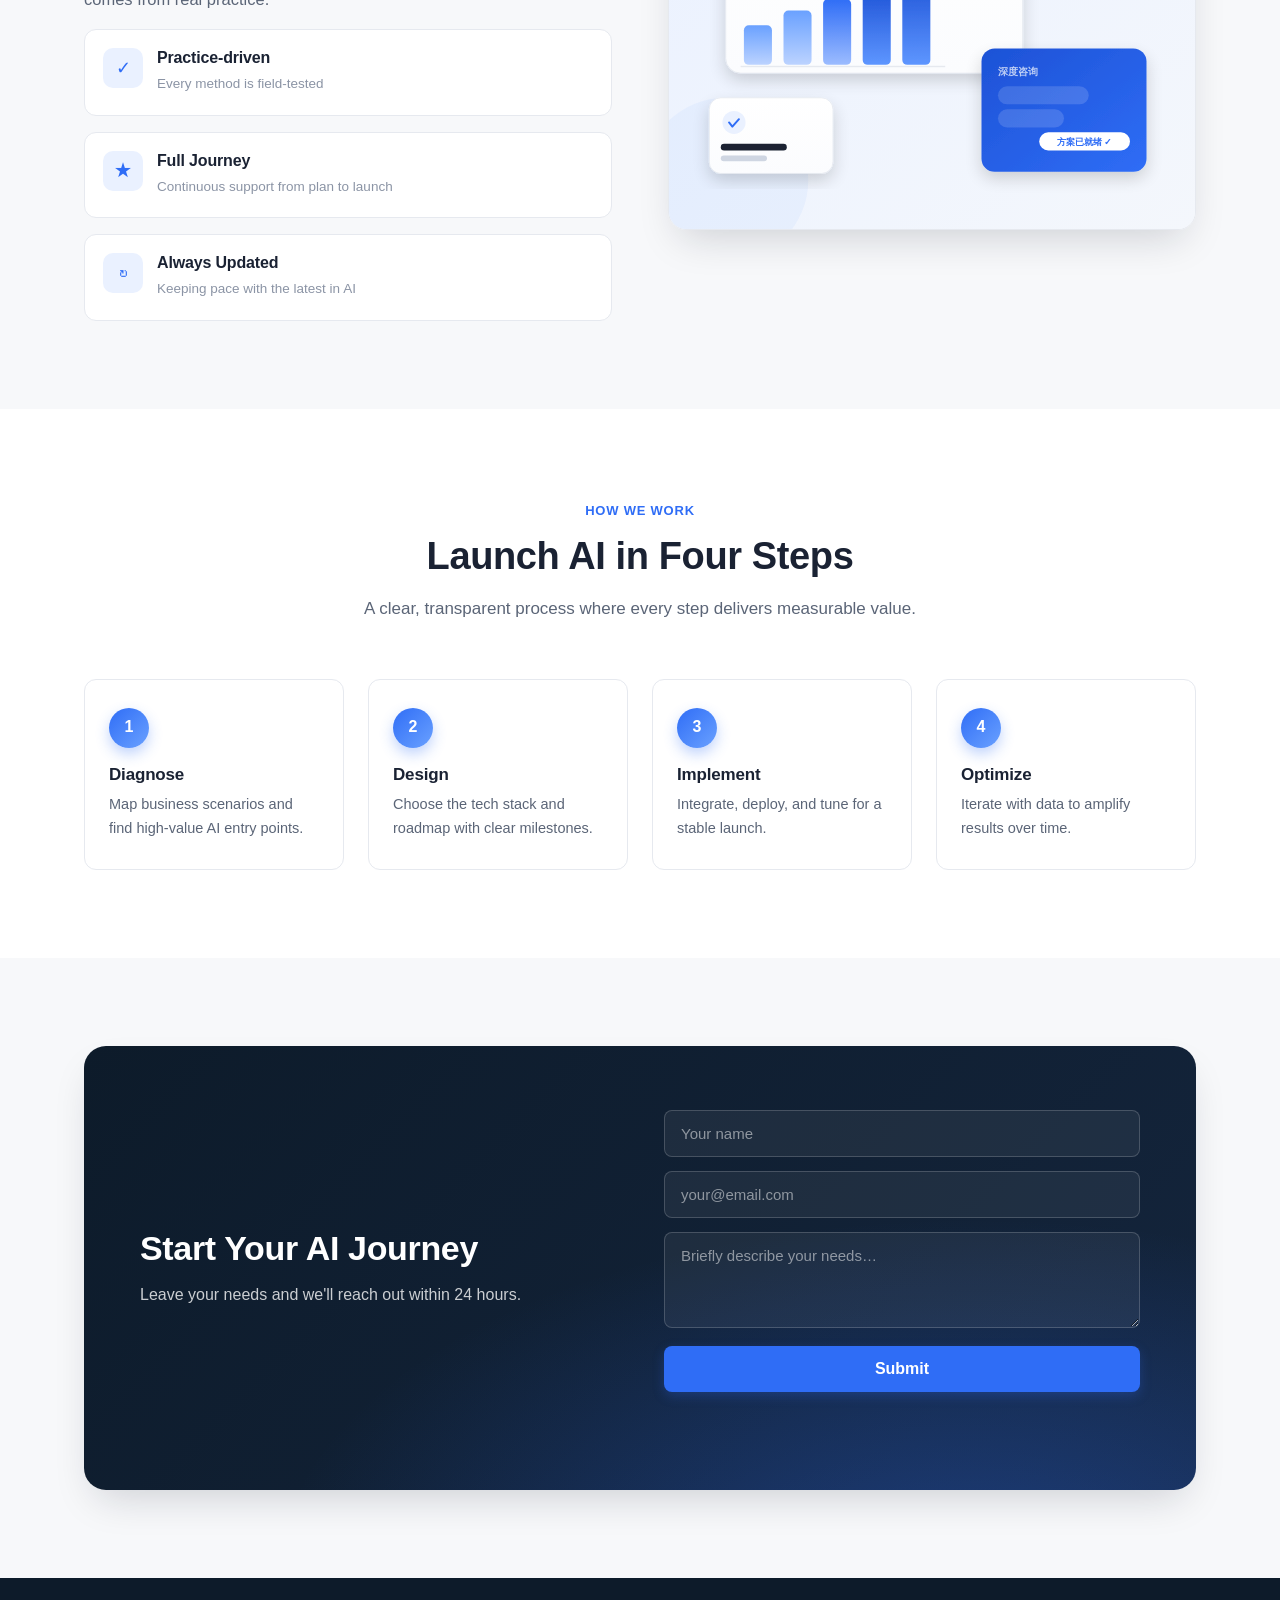
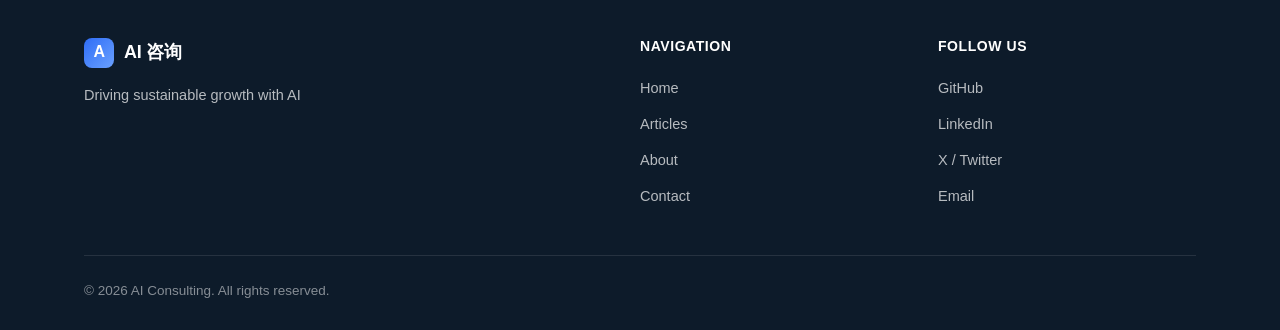
==== commit f9d6ee15: "feat(ui): 优化首页布局并新增信任条与工作流程模块 - 首页 Hero 区新增信任标识与浮动卡片 - 新增“工作流程”与“数据指标”模块 - 补充各区块的 eyebrow 标签并完善多语言配置" ====
--- a/index.html
+++ b/index.html
@@ -39,28 +39,45 @@
       <div class="hero-content reveal">
         <span class="hero-badge" data-i18n="hero.badge">AI 咨询 · 洞见 · 实践</span>
         <h1 class="hero-title"><span data-i18n="hero.title.main">用 AI 重塑你的</span><em data-i18n="hero.title.hl">业务增长</em></h1>
-        <p class="hero-sub" data-i18n="hero.subtitle">我们分享前沿的人工智能落地经验…</p>
+        <p class="hero-sub" data-i18n="hero.subtitle">我们分享前沿的人工智能落地经验，帮助企业将 AI 真正转化为生产力。</p>
         <div class="hero-cta">
           <a href="#articles" class="btn btn-primary btn-lg" data-i18n="hero.cta1">浏览文章</a>
           <a href="#contact" class="btn btn-ghost btn-lg" data-i18n="hero.cta2">预约咨询</a>
         </div>
+        <div class="hero-trust reveal">
+          <div class="hero-trust-item">
+            <svg viewBox="0 0 24 24" fill="none" stroke="currentColor" stroke-width="2.5" stroke-linecap="round" stroke-linejoin="round"><polyline points="20 6 9 17 4 12"/></svg>
+            <span data-i18n="hero.trust1">100+ 实战案例</span>
+          </div>
+          <div class="hero-trust-item">
+            <svg viewBox="0 0 24 24" fill="none" stroke="currentColor" stroke-width="2.5" stroke-linecap="round" stroke-linejoin="round"><polyline points="20 6 9 17 4 12"/></svg>
+            <span data-i18n="hero.trust2">中英双语</span>
+          </div>
+          <div class="hero-trust-item">
+            <svg viewBox="0 0 24 24" fill="none" stroke="currentColor" stroke-width="2.5" stroke-linecap="round" stroke-linejoin="round"><polyline points="20 6 9 17 4 12"/></svg>
+            <span data-i18n="hero.trust3">持续更新</span>
+          </div>
+        </div>
       </div>
 
       <div class="hero-visual reveal">
-        <img src="/images/hero.jpg"
-             alt="AI consulting" loading="eager">
+        <div class="hero-float">
+          <span class="dot"></span>
+          <span data-i18n="hero.float">实战教程持续更新中</span>
+        </div>
+        <img src="images/hero.jpg" alt="AI 工具实战教程" loading="eager">
         <div class="hero-stats" data-stats>
           <div class="hero-stat">
-            <div class="num"><span data-count="120" data-suffix="+">120+</span></div>
-            <div class="label" data-i18n="stat.clients">服务客户</div>
+            <div class="num"><span data-count="100">100</span></div>
+            <div class="label" data-i18n="stat.articles">实战文章</div>
           </div>
           <div class="hero-stat">
-            <div class="num"><span data-count="86">86</span></div>
-            <div class="label" data-i18n="stat.articles">深度文章</div>
+            <div class="num"><span data-count="8" data-suffix="">8</span></div>
+            <div class="label" data-i18n="stat.categories">应用场景</div>
           </div>
           <div class="hero-stat">
-            <div class="num"><span data-count="7" data-suffix="">7</span></div>
-            <div class="label" data-i18n="stat.experience">行业经验</div>
+            <div class="num"><span data-count="2" data-suffix="">2</span></div>
+            <div class="label" data-i18n="stat.langs">双语对照</div>
           </div>
         </div>
       </div>
@@ -71,22 +88,40 @@
   <section class="section section-alt">
     <div class="container">
       <div class="section-head reveal">
+        <span class="eyebrow" data-i18n="services.eyebrow">服务能力</span>
         <h2 data-i18n="services.title">我们提供什么</h2>
         <p data-i18n="services.subtitle">围绕 AI 落地全链路，提供从战略到执行的咨询支持。</p>
       </div>
       <div class="services-grid">
         <div class="service-card reveal">
-          <div class="service-icon">🎯</div>
+          <span class="service-num">01</span>
+          <div class="service-icon">
+            <svg viewBox="0 0 24 24" fill="none" stroke="currentColor" stroke-width="2" stroke-linecap="round" stroke-linejoin="round">
+              <circle cx="12" cy="12" r="9"/><circle cx="12" cy="12" r="4"/><circle cx="12" cy="12" r="0.6" fill="currentColor"/>
+              <line x1="12" y1="3" x2="12" y2="6"/><line x1="12" y1="18" x2="12" y2="21"/><line x1="3" y1="12" x2="6" y2="12"/><line x1="18" y1="12" x2="21" y2="12"/>
+            </svg>
+          </div>
           <h3 data-i18n="services.s1.title">AI 战略咨询</h3>
           <p data-i18n="services.s1.desc">评估业务现状，制定可执行的 AI 转型路线图。</p>
         </div>
         <div class="service-card reveal">
-          <div class="service-icon">⚙️</div>
+          <span class="service-num">02</span>
+          <div class="service-icon">
+            <svg viewBox="0 0 24 24" fill="none" stroke="currentColor" stroke-width="2" stroke-linecap="round" stroke-linejoin="round">
+              <path d="M14.7 6.3a1 1 0 0 0 0 1.4l1.6 1.6a1 1 0 0 0 1.4 0l3.77-3.77a6 6 0 0 1-7.94 7.94l-6.91 6.91a2.12 2.12 0 0 1-3-3l6.91-6.91a6 6 0 0 1 7.94-7.94l-3.76 3.76z"/>
+            </svg>
+          </div>
           <h3 data-i18n="services.s2.title">方案落地实施</h3>
           <p data-i18n="services.s2.desc">从选型、集成到部署，陪你走完最后一公里。</p>
         </div>
         <div class="service-card reveal">
-          <div class="service-icon">🚀</div>
+          <span class="service-num">03</span>
+          <div class="service-icon">
+            <svg viewBox="0 0 24 24" fill="none" stroke="currentColor" stroke-width="2" stroke-linecap="round" stroke-linejoin="round">
+              <path d="M17 21v-2a4 4 0 0 0-4-4H5a4 4 0 0 0-4 4v2"/><circle cx="9" cy="7" r="4"/>
+              <path d="M23 21v-2a4 4 0 0 0-3-3.87"/><path d="M16 3.13a4 4 0 0 1 0 7.75"/>
+            </svg>
+          </div>
           <h3 data-i18n="services.s3.title">团队赋能培训</h3>
           <p data-i18n="services.s3.desc">体系化的 AI 培训，让团队具备持续创新能力。</p>
         </div>
@@ -98,12 +133,37 @@
   <section class="section" id="articles">
     <div class="container">
       <div class="section-head reveal">
+        <span class="eyebrow" data-i18n="articles.eyebrow">知识库</span>
         <h2 data-i18n="articles.title">最新文章</h2>
         <p data-i18n="articles.subtitle">持续分享 AI 行业的实战洞见与方法论。</p>
       </div>
       <div class="articles-grid" data-posts-grid data-limit="6"></div>
       <div class="section-foot reveal">
         <a href="articles.html" class="btn btn-ghost btn-lg" data-i18n="articles.viewall">查看全部文章</a>
+      </div>
+    </div>
+  </section>
+
+  <!-- ====== 数据条 ====== -->
+  <section class="metrics-strip">
+    <div class="container">
+      <div class="metrics-grid">
+        <div class="metric-item reveal">
+          <div class="num"><span data-count="50">0</span><span class="suffix">+</span></div>
+          <div class="label" data-i18n="metrics.m1">服务客户</div>
+        </div>
+        <div class="metric-item reveal">
+          <div class="num"><span data-count="98">0</span><span class="suffix">%</span></div>
+          <div class="label" data-i18n="metrics.m2">客户复购率</div>
+        </div>
+        <div class="metric-item reveal">
+          <div class="num"><span data-count="3">0</span><span class="suffix">x</span></div>
+          <div class="label" data-i18n="metrics.m3">平均效率提升</div>
+        </div>
+        <div class="metric-item reveal">
+          <div class="num"><span data-count="24">0</span><span class="suffix">/7</span></div>
+          <div class="label" data-i18n="metrics.m4">响应支持</div>
+        </div>
       </div>
     </div>
   </section>
@@ -112,38 +172,75 @@
   <section class="section section-alt" id="about">
     <div class="container about-grid">
       <div class="about-text reveal">
-        <h2 data-i18n="about.title">关于我们</h2>
-        <p data-i18n="about.p1">我们是一支专注于人工智能落地应用的咨询团队…</p>
-        <p data-i18n="about.p2">我们相信，AI 的价值不在于技术本身…</p>
-      </div>
-      <div class="about-features reveal">
-        <div class="about-feature">
-          <div class="ico">✓</div>
-          <div>
-            <h4 data-i18n="about.feature1">实战导向</h4>
-            <span data-i18n="about.feature1.desc">所有方法均经过项目验证</span>
-          </div>
-        </div>
-        <div class="about-feature">
-          <div class="ico">★</div>
-          <div>
-            <h4 data-i18n="about.feature2">全程陪跑</h4>
-            <span data-i18n="about.feature2.desc">从规划到落地持续支持</span>
-          </div>
-        </div>
-        <div class="about-feature">
-          <div class="ico">↻</div>
-          <div>
-            <h4 data-i18n="about.feature3">持续更新</h4>
-            <span data-i18n="about.feature3.desc">紧跟 AI 行业最新动态</span>
-          </div>
+        <span class="eyebrow" data-i18n="about.eyebrow">关于我们</span>
+        <h2 data-i18n="about.title">把 AI 变成可落地的业务能力</h2>
+        <p data-i18n="about.p1">我们是一支专注于人工智能落地应用的咨询团队，深耕行业多年，服务覆盖金融、零售、制造等领域。</p>
+        <p data-i18n="about.p2">我们相信，AI 的价值不在于技术本身，而在于能否真正解决业务问题。每一篇文章、每一次咨询，都源于真实的实战经验。</p>
+        <div class="about-features">
+          <div class="about-feature">
+            <div class="ico">✓</div>
+            <div>
+              <h4 data-i18n="about.feature1">实战导向</h4>
+              <span data-i18n="about.feature1.desc">所有方法均经过项目验证</span>
+            </div>
+          </div>
+          <div class="about-feature">
+            <div class="ico">★</div>
+            <div>
+              <h4 data-i18n="about.feature2">全程陪跑</h4>
+              <span data-i18n="about.feature2.desc">从规划到落地持续支持</span>
+            </div>
+          </div>
+          <div class="about-feature">
+            <div class="ico">↻</div>
+            <div>
+              <h4 data-i18n="about.feature3">持续更新</h4>
+              <span data-i18n="about.feature3.desc">紧跟 AI 行业最新动态</span>
+            </div>
+          </div>
+        </div>
+      </div>
+      <div class="about-visual reveal">
+        <img src="images/about-illustration.svg" alt="AI 落地数据洞察与团队协作">
+      </div>
+    </div>
+  </section>
+
+  <!-- ====== 工作流程 ====== -->
+  <section class="section">
+    <div class="container">
+      <div class="section-head reveal">
+        <span class="eyebrow" data-i18n="steps.eyebrow">协作方式</span>
+        <h2 data-i18n="steps.title">四步开启 AI 落地</h2>
+        <p data-i18n="steps.subtitle">清晰透明的流程，确保每一步都产出可衡量的价值。</p>
+      </div>
+      <div class="steps-grid">
+        <div class="step-card reveal">
+          <div class="step-num">1</div>
+          <h4 data-i18n="steps.s1.title">需求诊断</h4>
+          <p data-i18n="steps.s1.desc">梳理业务场景，识别高价值的 AI 切入点。</p>
+        </div>
+        <div class="step-card reveal">
+          <div class="step-num">2</div>
+          <h4 data-i18n="steps.s2.title">方案设计</h4>
+          <p data-i18n="steps.s2.desc">制定技术选型与落地路线，明确里程碑。</p>
+        </div>
+        <div class="step-card reveal">
+          <div class="step-num">3</div>
+          <h4 data-i18n="steps.s3.title">落地实施</h4>
+          <p data-i18n="steps.s3.desc">集成、部署、调优，确保系统稳定上线。</p>
+        </div>
+        <div class="step-card reveal">
+          <div class="step-num">4</div>
+          <h4 data-i18n="steps.s4.title">持续优化</h4>
+          <p data-i18n="steps.s4.desc">数据驱动迭代，让效果持续放大。</p>
         </div>
       </div>
     </div>
   </section>
 
   <!-- ====== 联系 / CTA ====== -->
-  <section class="section" id="contact">
+  <section class="section section-alt" id="contact">
     <div class="container">
       <div class="cta reveal">
         <div>
--- a/css/style.css
+++ b/css/style.css
@@ -15,6 +15,9 @@
   --c-primary-dark: #1d52d6;
   --c-primary-soft: #eaf1ff;
   --c-accent: #0d1b2a;
+  --c-accent-2: #14253d;
+  --c-mint: #16c784;
+  --c-violet: #7c5cff;
 
   --radius: 12px;
   --radius-sm: 8px;
@@ -133,6 +136,11 @@
 .hero-sub { margin-top: 20px; font-size: 18px; color: var(--c-text-soft); max-width: 540px; }
 .hero-cta { margin-top: 32px; display: flex; gap: 12px; flex-wrap: wrap; }
 
+/* Hero 信任条 */
+.hero-trust { margin-top: 30px; display: flex; align-items: center; gap: 22px; flex-wrap: wrap; }
+.hero-trust-item { display: flex; align-items: center; gap: 8px; font-size: 13.5px; color: var(--c-text-soft); }
+.hero-trust-item svg { width: 16px; height: 16px; color: var(--c-mint); flex-shrink: 0; }
+
 .hero-visual {
   position: relative; border-radius: 18px; overflow: hidden;
   background: linear-gradient(135deg, #eaf1ff, #f7f8fa);
@@ -154,18 +162,15 @@
 .hero-stat .num { font-size: 22px; font-weight: 800; color: var(--c-accent); }
 .hero-stat .label { font-size: 12px; color: var(--c-text-mute); }
 
-/* ---------- 统计区 (独立展示) ---------- */
-.stats-strip {
-  border-top: 1px solid var(--c-border);
-  border-bottom: 1px solid var(--c-border);
-  background: var(--c-bg-soft);
-}
-.stats-inner { display: grid; grid-template-columns: repeat(4, 1fr); padding: 36px 0; }
-.stat-item { text-align: center; border-right: 1px solid var(--c-border); }
-.stat-item:last-child { border-right: none; }
-.stat-item .num { font-size: 34px; font-weight: 800; color: var(--c-accent); }
-.stat-item .num .suffix { color: var(--c-primary); }
-.stat-item .label { font-size: 14px; color: var(--c-text-mute); margin-top: 4px; }
+/* 浮动装饰小卡片 */
+.hero-float {
+  position: absolute; top: 22px; right: 22px;
+  display: flex; align-items: center; gap: 10px;
+  padding: 10px 14px; border-radius: 12px;
+  background: rgba(255,255,255,0.94); backdrop-filter: blur(8px);
+  box-shadow: var(--shadow-md); font-size: 13px; font-weight: 600; color: var(--c-text);
+}
+.hero-float .dot { width: 8px; height: 8px; border-radius: 50%; background: var(--c-mint); box-shadow: 0 0 0 4px rgba(22,199,132,0.18); }
 
 /* ---------- 通用 section ---------- */
 .section { padding: 88px 0; }
@@ -173,22 +178,39 @@
 .section-head h2 { font-size: clamp(28px, 3.5vw, 38px); }
 .section-head p { margin-top: 14px; color: var(--c-text-soft); font-size: 17px; }
 .section-alt { background: var(--c-bg-soft); }
+.eyebrow {
+  display: inline-block; font-size: 13px; font-weight: 700; letter-spacing: 0.06em;
+  text-transform: uppercase; color: var(--c-primary); margin-bottom: 12px;
+}
 
 /* ---------- 服务卡片 ---------- */
 .services-grid { display: grid; grid-template-columns: repeat(3, 1fr); gap: 24px; }
 .service-card {
+  position: relative; overflow: hidden;
   background: var(--c-bg); border: 1px solid var(--c-border);
   border-radius: var(--radius); padding: 32px 28px;
   transition: all 0.25s var(--ease);
 }
+.service-card::before {
+  content: ""; position: absolute; top: 0; left: 0; right: 0; height: 3px;
+  background: linear-gradient(90deg, var(--c-primary), #6aa1ff);
+  transform: scaleX(0); transform-origin: left; transition: transform 0.3s var(--ease);
+}
 .service-card:hover { transform: translateY(-4px); box-shadow: var(--shadow-lg); border-color: transparent; }
+.service-card:hover::before { transform: scaleX(1); }
 .service-icon {
   width: 52px; height: 52px; border-radius: 12px;
   background: var(--c-primary-soft); color: var(--c-primary);
-  display: grid; place-items: center; font-size: 24px; margin-bottom: 20px;
-}
+  display: grid; place-items: center; margin-bottom: 20px;
+}
+.service-icon svg { width: 26px; height: 26px; }
 .service-card h3 { font-size: 20px; margin-bottom: 10px; }
 .service-card p { color: var(--c-text-soft); font-size: 15px; }
+.service-num {
+  position: absolute; right: 22px; top: 24px;
+  font-size: 44px; font-weight: 800; color: var(--c-bg-muted);
+  line-height: 1; font-family: "Segoe UI", Arial, sans-serif;
+}
 
 /* ---------- 文章卡片 ---------- */
 .articles-grid { display: grid; grid-template-columns: repeat(3, 1fr); gap: 28px; }
@@ -207,7 +229,8 @@
 .tag { background: var(--c-primary-soft); color: var(--c-primary); padding: 3px 10px; border-radius: 999px; font-weight: 600; font-size: 12px; }
 .card-title { font-size: 18px; line-height: 1.4; margin-bottom: 8px; }
 .card:hover .card-title { color: var(--c-primary); }
-.card-excerpt { color: var(--c-text-soft); font-size: 14.5px; flex: 1; margin-bottom: 16px; }
+.card-excerpt { color: var(--c-text-soft); font-size: 14.5px; flex: 1; margin-bottom: 16px;
+  display: -webkit-box; -webkit-line-clamp: 3; -webkit-box-orient: vertical; overflow: hidden; }
 .card-link { color: var(--c-primary); font-weight: 600; font-size: 14.5px; }
 
 .section-foot { text-align: center; margin-top: 48px; }
@@ -216,7 +239,7 @@
 .about-grid { display: grid; grid-template-columns: 1fr 1fr; gap: 56px; align-items: center; }
 .about-text h2 { font-size: clamp(28px, 3.5vw, 38px); margin-bottom: 20px; }
 .about-text p { color: var(--c-text-soft); margin-bottom: 16px; font-size: 16.5px; }
-.about-features { display: flex; flex-direction: column; gap: 16px; }
+.about-features { display: flex; flex-direction: column; gap: 16px; margin-top: 8px; }
 .about-feature {
   display: flex; gap: 14px; padding: 18px;
   background: var(--c-bg); border: 1px solid var(--c-border); border-radius: var(--radius);
@@ -228,13 +251,35 @@
 .about-feature h4 { font-size: 16px; margin-bottom: 2px; }
 .about-feature span { font-size: 13.5px; color: var(--c-text-mute); }
 .about-visual {
-  border-radius: 18px; overflow: hidden; box-shadow: var(--shadow-lg);
-  aspect-ratio: 4 / 3; border: 1px solid var(--c-border);
-}
-.about-visual img { width: 100%; height: 100%; object-fit: cover; }
+  position: relative; border-radius: 18px; overflow: hidden;
+  box-shadow: var(--shadow-lg); border: 1px solid var(--c-border);
+}
+.about-visual img { width: 100%; height: 100%; object-fit: cover; display: block; }
+
+/* ---------- 数据条 ---------- */
+.metrics-strip { background: linear-gradient(135deg, var(--c-accent), var(--c-accent-2)); color: #fff; }
+.metrics-grid { display: grid; grid-template-columns: repeat(4, 1fr); gap: 24px; padding: 56px 0; }
+.metric-item { text-align: center; }
+.metric-item .num { font-size: 38px; font-weight: 800; line-height: 1; letter-spacing: -0.02em; }
+.metric-item .num .suffix { color: #6aa1ff; }
+.metric-item .label { font-size: 14px; color: rgba(255,255,255,0.7); margin-top: 8px; }
+
+/* ---------- 流程 ---------- */
+.steps-grid { display: grid; grid-template-columns: repeat(4, 1fr); gap: 24px; position: relative; }
+.step-card { position: relative; padding: 28px 24px; background: var(--c-bg); border: 1px solid var(--c-border); border-radius: var(--radius); transition: all 0.25s var(--ease); }
+.step-card:hover { transform: translateY(-4px); box-shadow: var(--shadow-lg); border-color: transparent; }
+.step-num {
+  width: 40px; height: 40px; border-radius: 50%;
+  background: linear-gradient(135deg, var(--c-primary), #6aa1ff); color: #fff;
+  display: grid; place-items: center; font-weight: 800; font-size: 16px; margin-bottom: 16px;
+  box-shadow: 0 6px 14px rgba(47,109,246,0.3);
+}
+.step-card h4 { font-size: 17px; margin-bottom: 8px; }
+.step-card p { font-size: 14.5px; color: var(--c-text-soft); }
 
 /* ---------- 联系 / CTA ---------- */
 .cta {
+  position: relative; overflow: hidden;
   background:
     radial-gradient(700px 360px at 80% 120%, rgba(47,109,246,0.35), transparent),
     linear-gradient(135deg, #0d1b2a, #14253d);
@@ -308,8 +353,8 @@
   .about-grid { grid-template-columns: 1fr; }
   .cta { grid-template-columns: 1fr; padding: 44px 32px; }
   .services-grid, .articles-grid { grid-template-columns: repeat(2, 1fr); }
-  .stats-inner { grid-template-columns: repeat(2, 1fr); }
-  .stat-item:nth-child(2) { border-right: none; }
+  .metrics-grid { grid-template-columns: repeat(2, 1fr); gap: 32px 24px; }
+  .steps-grid { grid-template-columns: repeat(2, 1fr); }
   .footer-grid { grid-template-columns: 1fr 1fr; }
 }
 
@@ -328,9 +373,8 @@
 
   .section { padding: 64px 0; }
   .services-grid, .articles-grid { grid-template-columns: 1fr; }
-  .stats-inner { grid-template-columns: repeat(2, 1fr); }
-  .stat-item { border-right: none; border-bottom: 1px solid var(--c-border); padding: 14px 0; }
-  .stat-item:nth-last-child(-n+2) { border-bottom: none; }
+  .metrics-grid { grid-template-columns: repeat(2, 1fr); }
+  .steps-grid { grid-template-columns: 1fr; }
   .footer-grid { grid-template-columns: 1fr; gap: 28px; }
   .cta { padding: 36px 22px; border-radius: 16px; }
   .hero { padding: 56px 0 64px; }
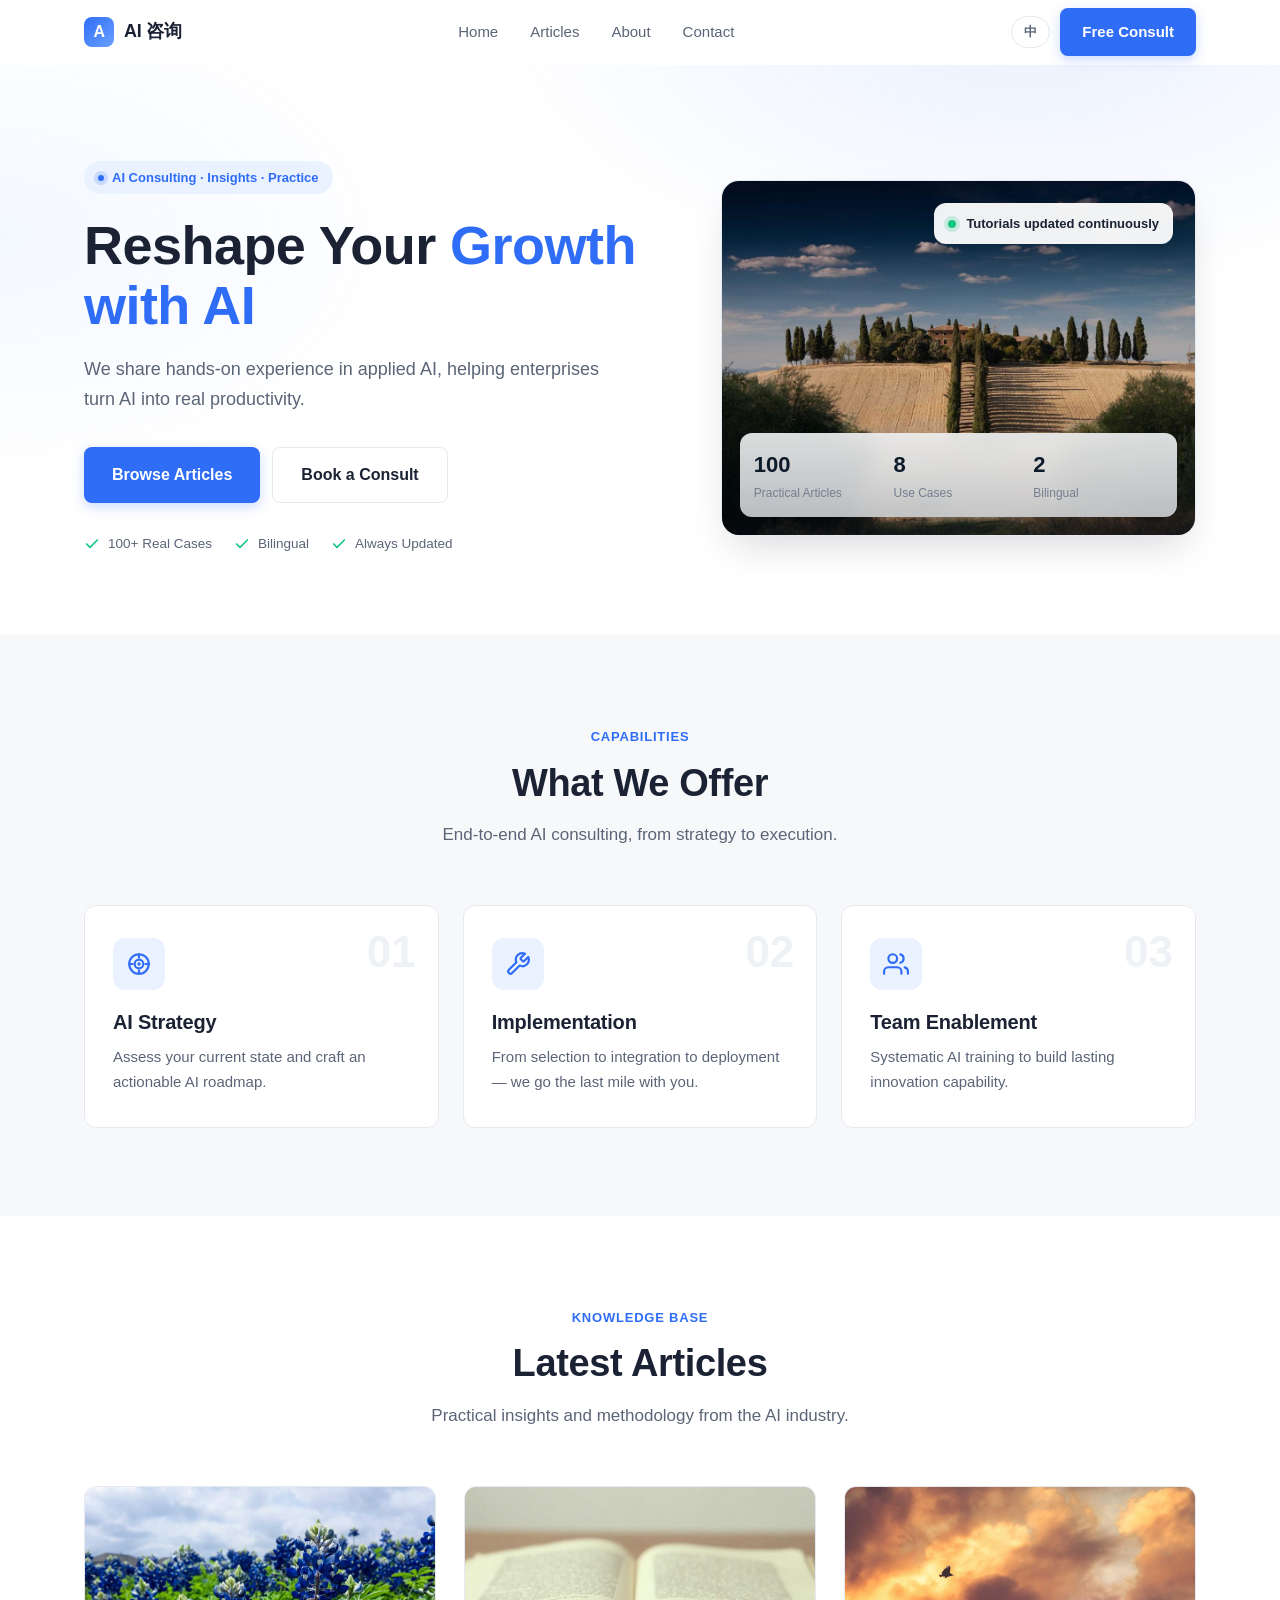
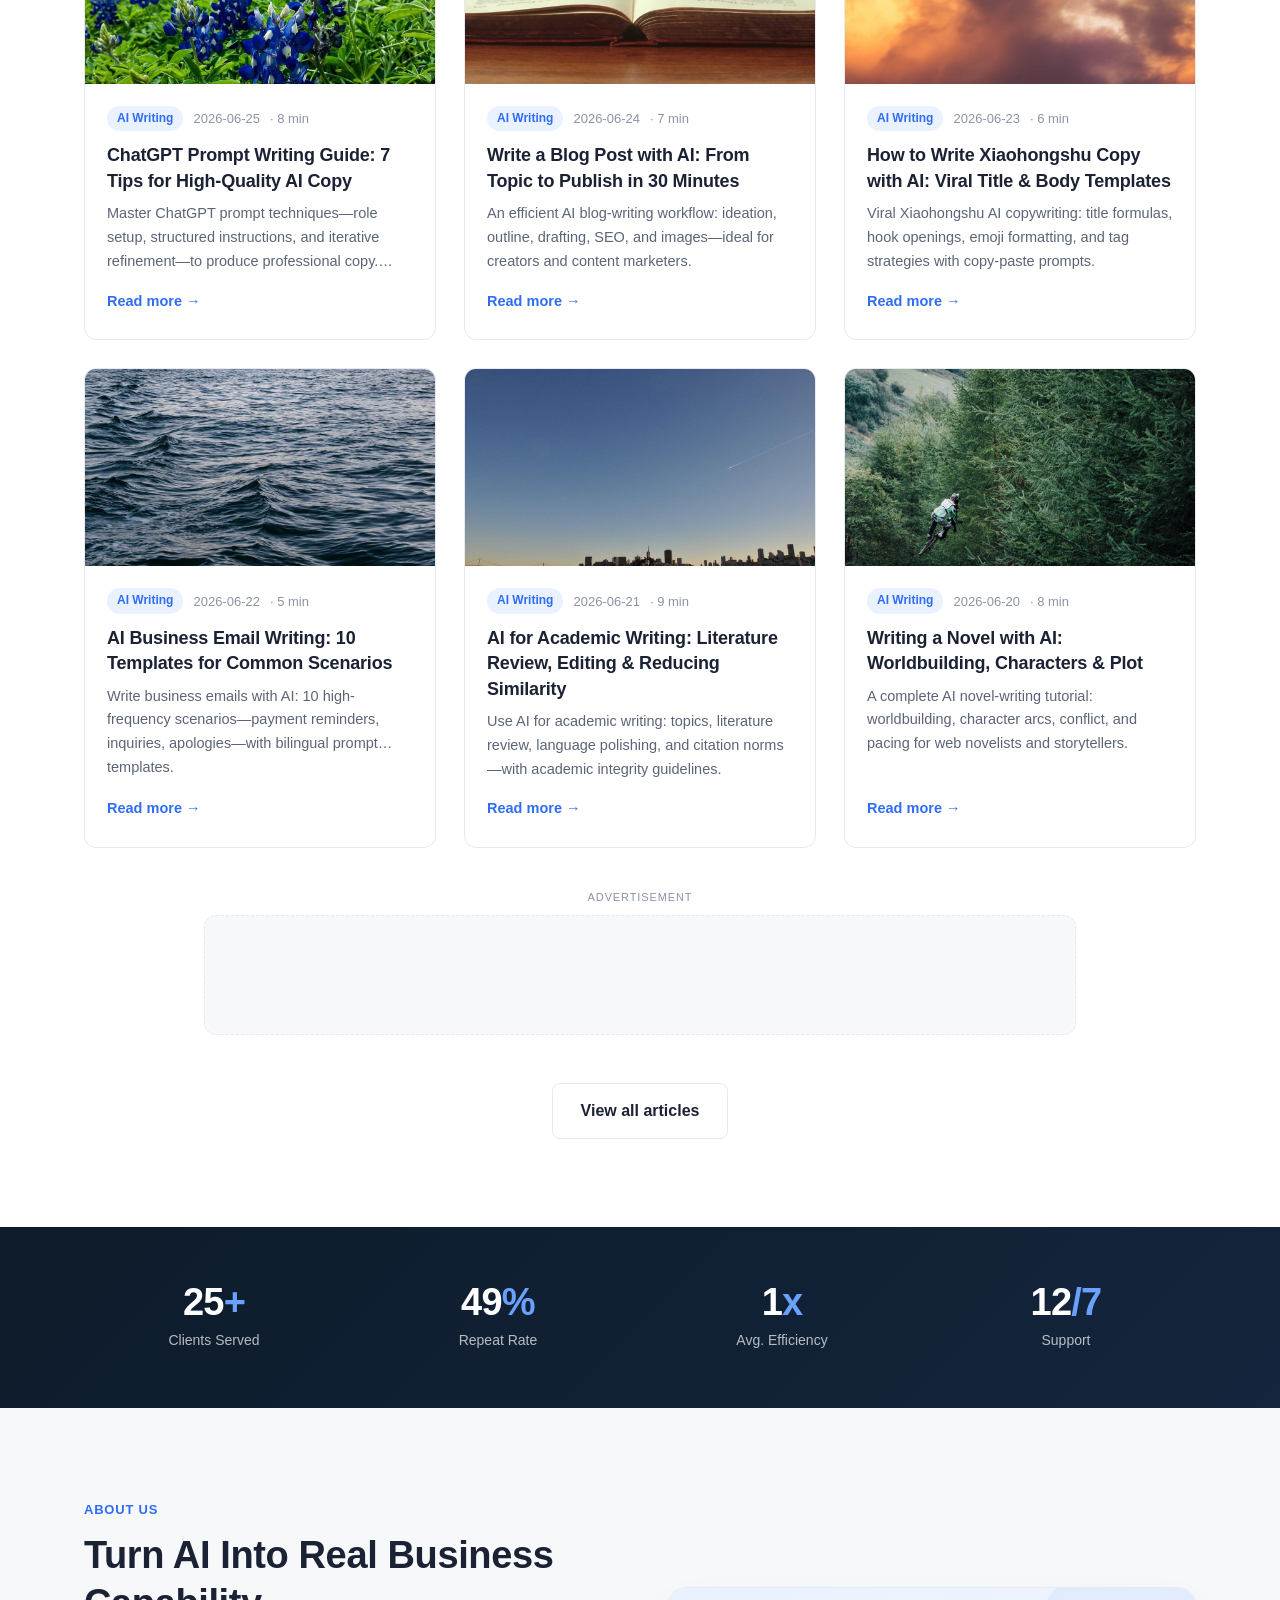
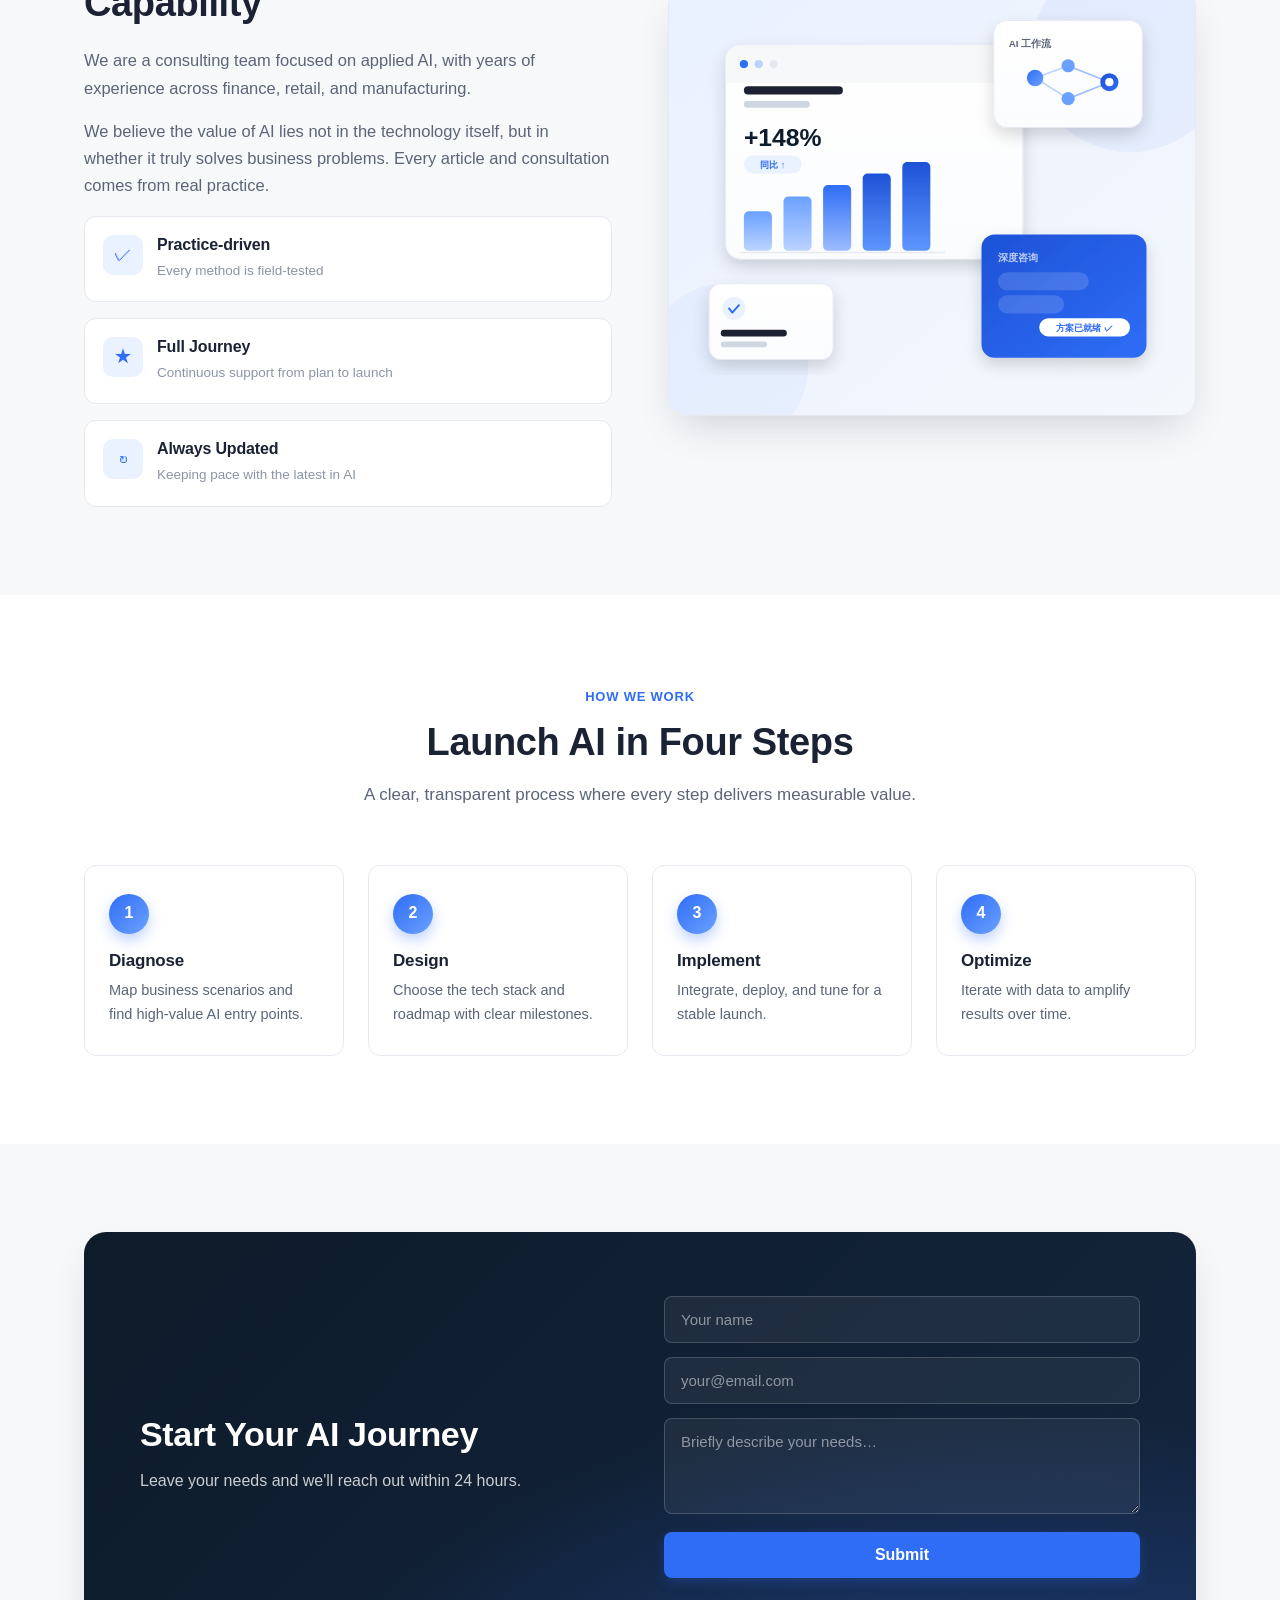
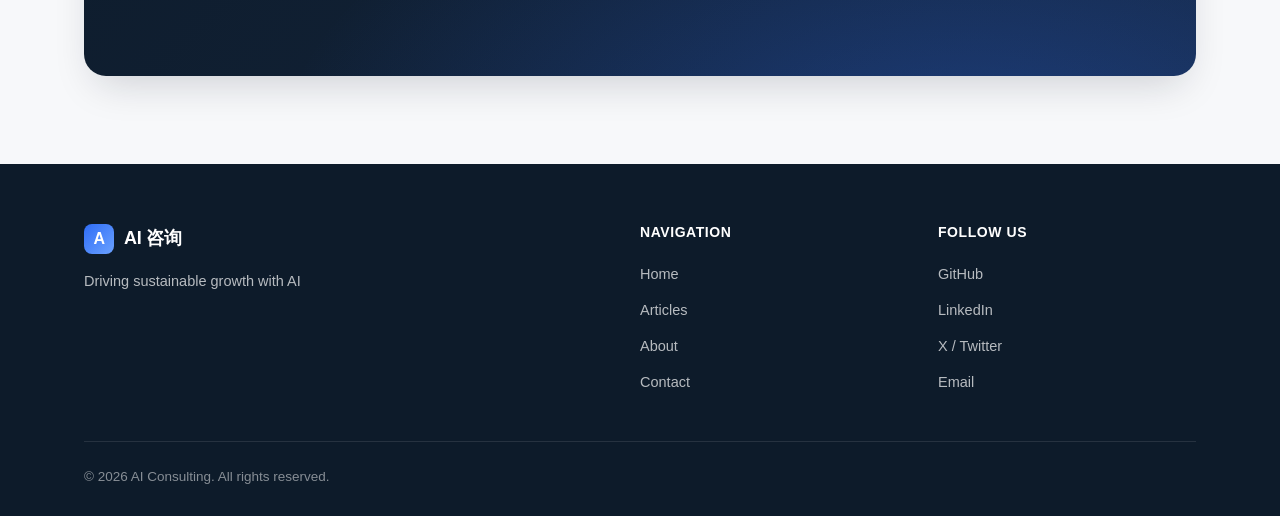
==== commit fe480e05: "feat: 添加 Google AdSense 广告位功能 - 在首页和文章列表页底部添加响应式广告位 - 新增广告位相关的 CSS 样式 - 添加广告标签的多语言翻译支持 - 引入 ads.js 用" ====
--- a/index.html
+++ b/index.html
@@ -1,11 +1,12 @@
 <!DOCTYPE html>
-<html lang="zh-CN">
+<html lang="zh-CN" data-ad-client="ca-pub-7420136917623230">
 <head>
   <meta charset="UTF-8">
   <meta name="viewport" content="width=device-width, initial-scale=1.0">
   <title>AI 咨询 · 洞见与实践 | AI Consulting</title>
   <meta name="description" content="专注人工智能落地应用的咨询团队，分享 AI 战略、技术落地与商业价值洞察。Applied AI consulting — strategy, engineering, and value.">
   <link rel="icon" href="data:image/svg+xml,<svg xmlns='http://www.w3.org/2000/svg' viewBox='0 0 100 100'><rect width='100' height='100' rx='22' fill='%232f6df6'/><text x='50' y='70' font-size='62' text-anchor='middle' fill='white' font-family='Arial' font-weight='bold'>A</text></svg>">
+  <meta name="google-adsense-account" content="ca-pub-7420136917623230">
   <link rel="stylesheet" href="css/style.css">
 </head>
 <body>
@@ -138,6 +139,19 @@
         <p data-i18n="articles.subtitle">持续分享 AI 行业的实战洞见与方法论。</p>
       </div>
       <div class="articles-grid" data-posts-grid data-limit="6"></div>
+
+      <!-- 广告位: 文章列表下方 (横向横幅) -->
+      <div class="ad-wrap reveal">
+        <div class="ad-label" data-i18n="ad.label">广告</div>
+        <div class="ad-box">
+          <ins class="adsbygoogle" style="display:block"
+               data-ad-client="ca-pub-7420136917623230"
+               data-ad-slot="2222222222"
+               data-ad-format="auto"
+               data-full-width-responsive="true"></ins>
+        </div>
+      </div>
+
       <div class="section-foot reveal">
         <a href="articles.html" class="btn btn-ghost btn-lg" data-i18n="articles.viewall">查看全部文章</a>
       </div>
@@ -296,6 +310,7 @@
   <script src="js/posts-data.js"></script>
   <script src="js/posts-content.js"></script>
   <script src="js/main.js"></script>
+  <script src="js/ads.js"></script>
   <script src="js/posts-base.js"></script>
   <script>
     // 首页渲染最新 6 篇
--- a/css/style.css
+++ b/css/style.css
@@ -386,6 +386,27 @@
   .reveal.is-visible { opacity: 1; transform: none; }
 }
 
+/* ---------- 广告位 ---------- */
+.ad-slot {
+  margin: 0 auto;
+  max-width: 920px;
+  display: block;
+  overflow: hidden;
+}
+.ad-slot ins.adsbygoogle { display: block; width: 100%; }
+.ad-wrap {
+  max-width: 920px; margin: 40px auto; padding: 0 24px;
+}
+.ad-label {
+  font-size: 11px; letter-spacing: 0.08em; text-transform: uppercase;
+  color: var(--c-text-mute); margin-bottom: 8px; text-align: center;
+}
+.ad-box {
+  background: var(--c-bg-soft); border: 1px dashed var(--c-border);
+  border-radius: var(--radius); padding: 24px; min-height: 120px;
+}
+.article-body + .ad-wrap { margin-top: 8px; }
+
 /* ============================================================
    文章系统: 筛选条 / 计数 / 详情页 / 相关文章 / 404
    ============================================================ */
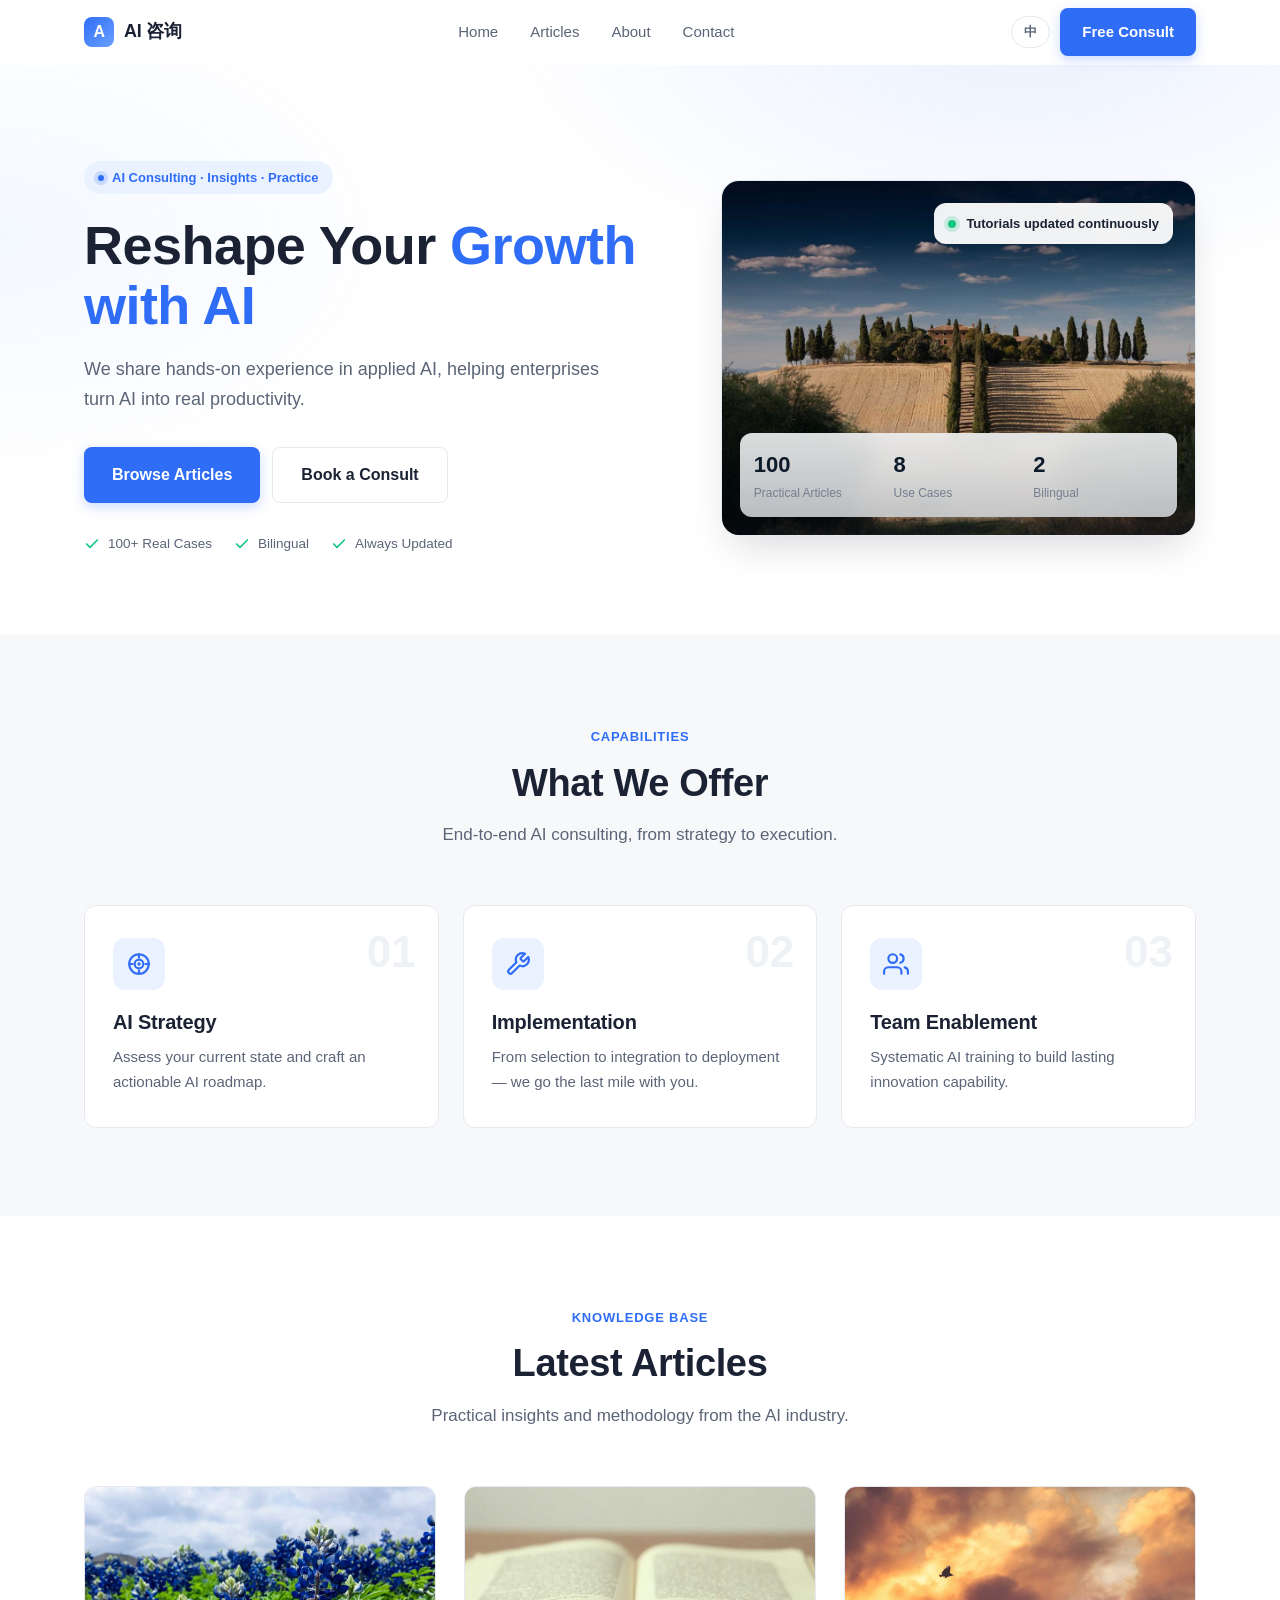
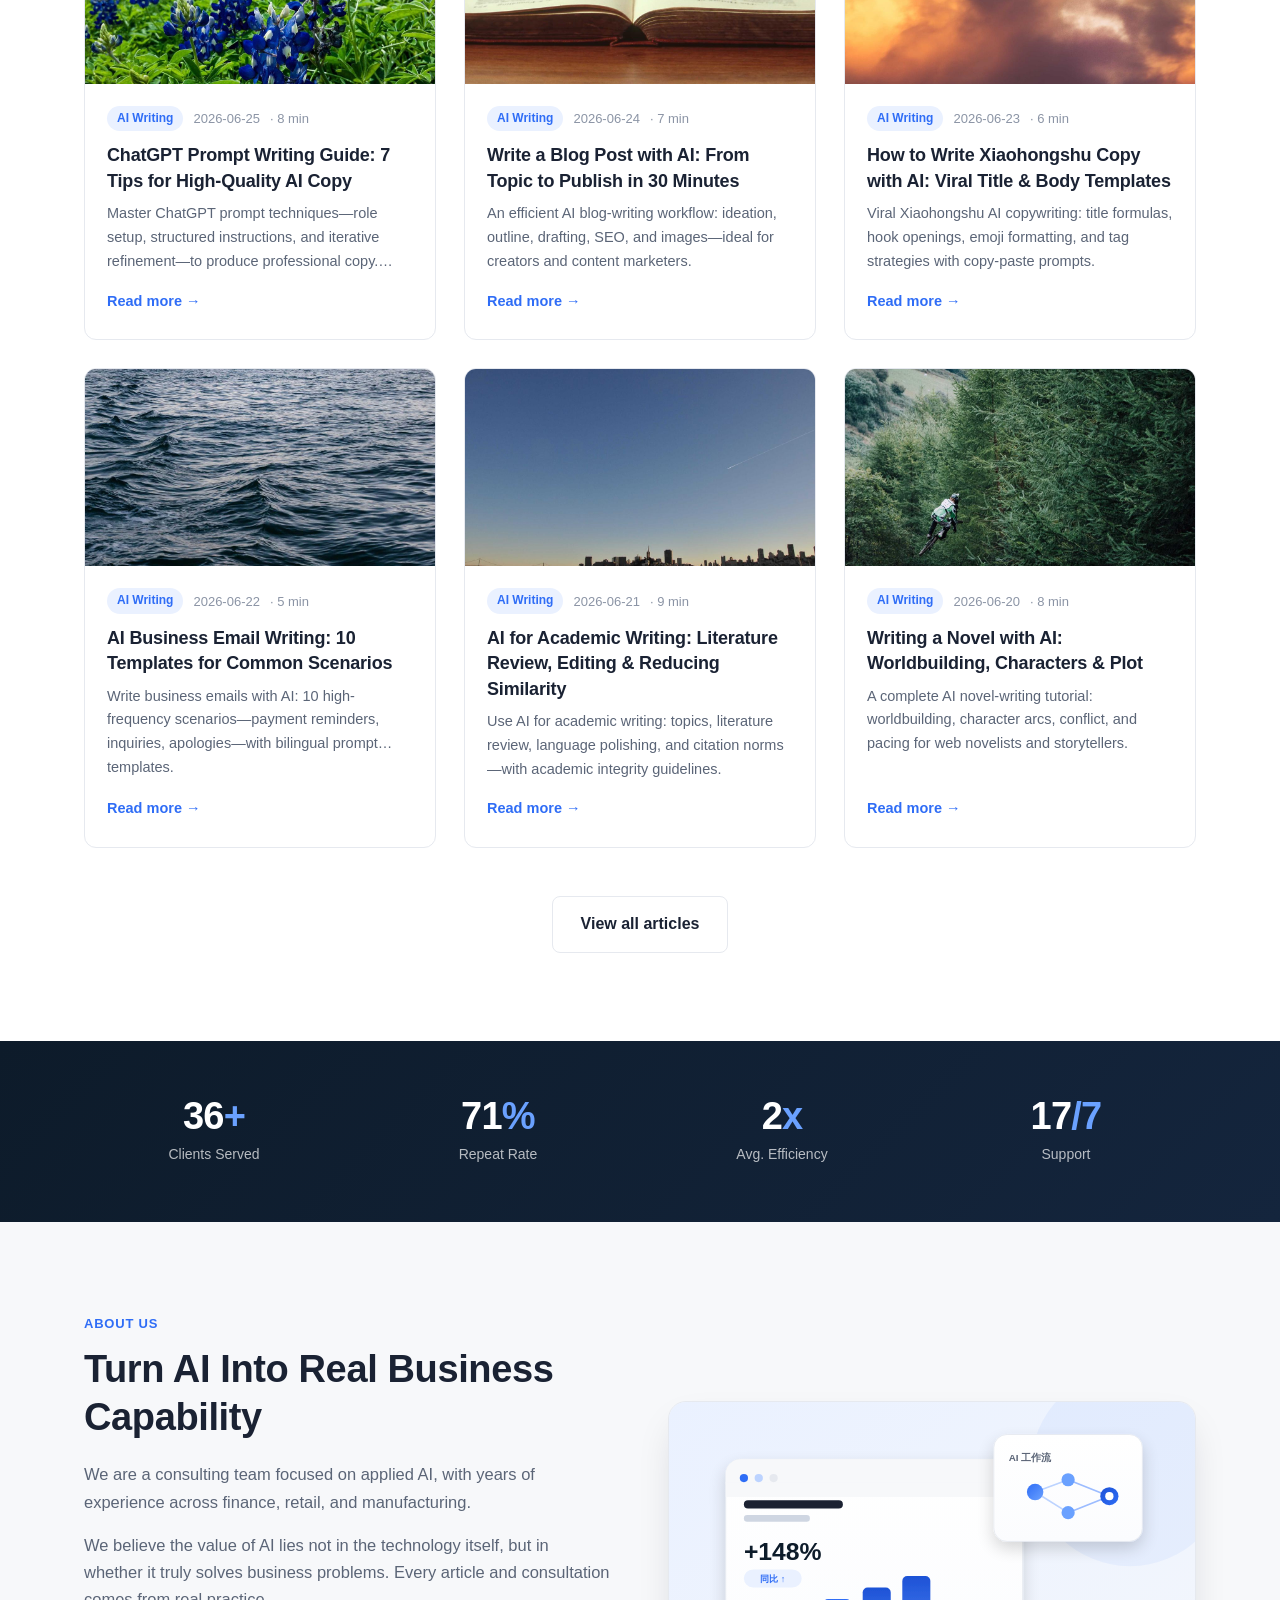
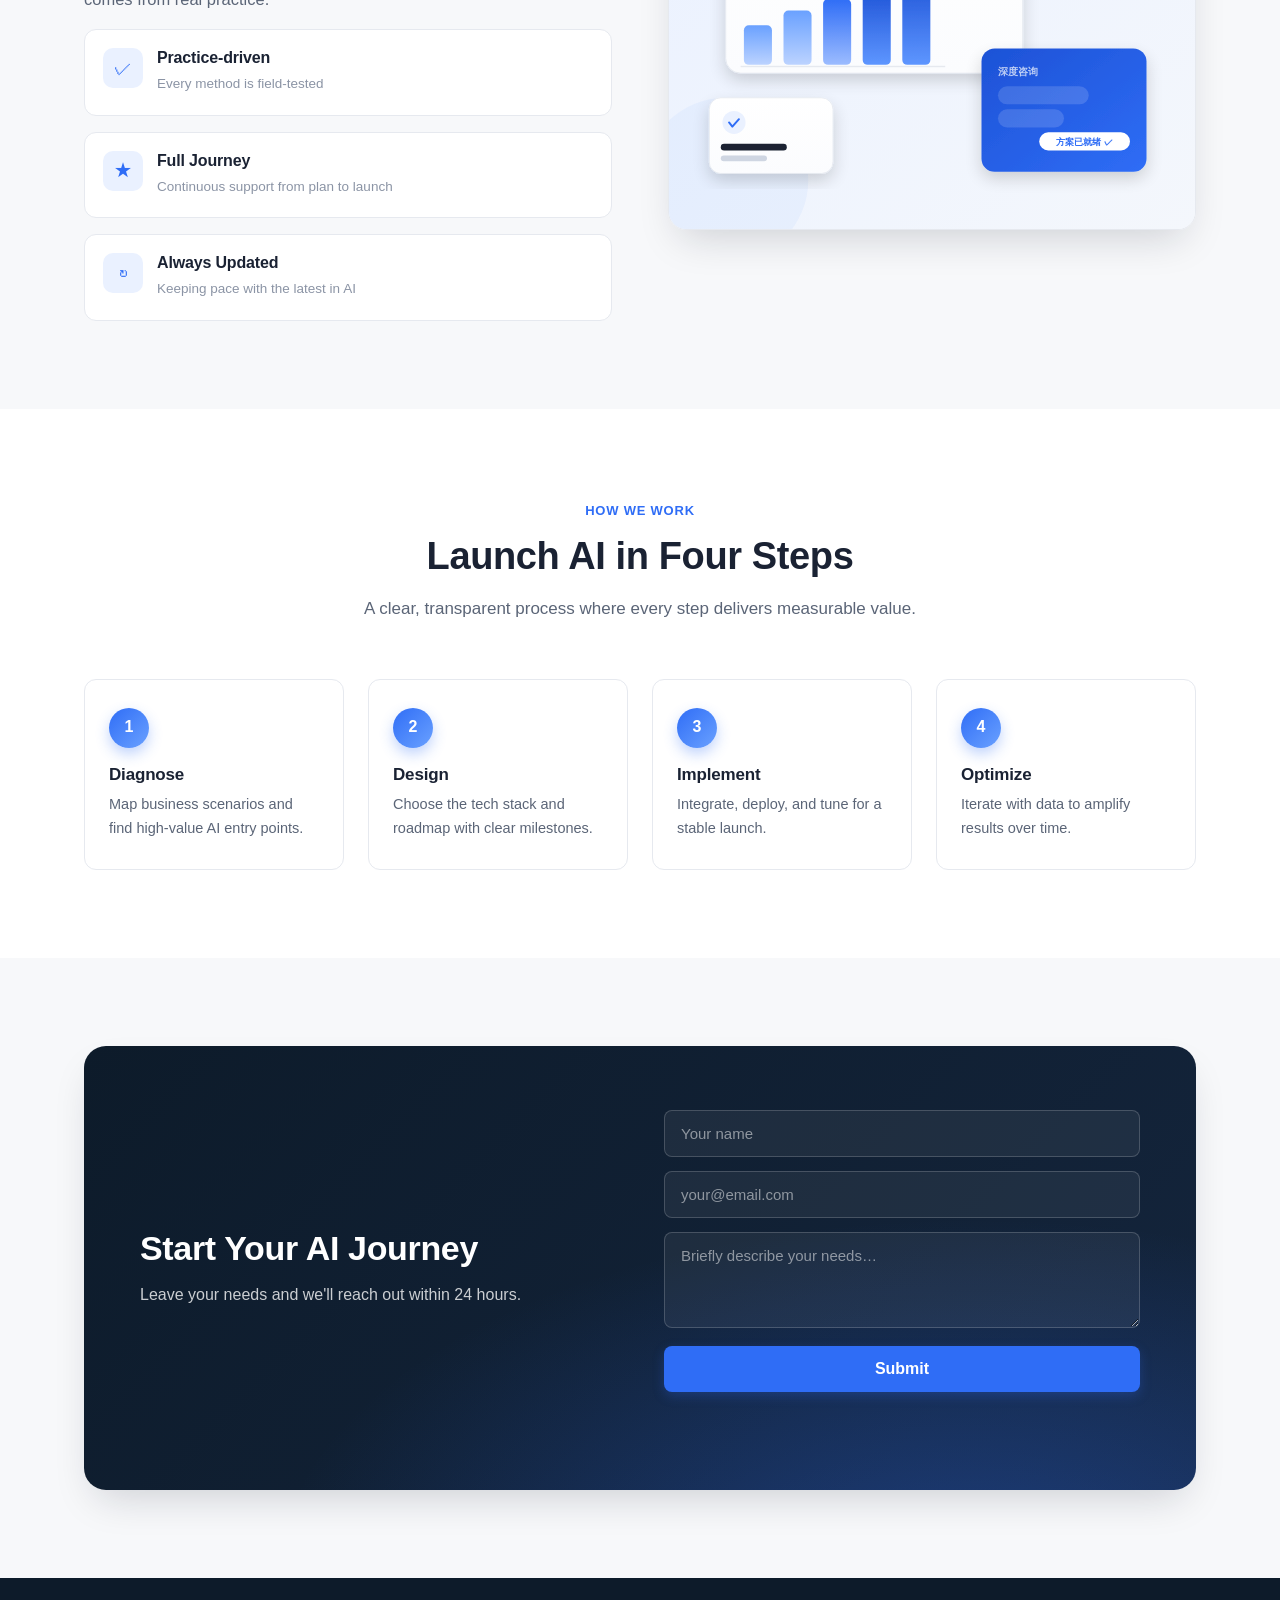
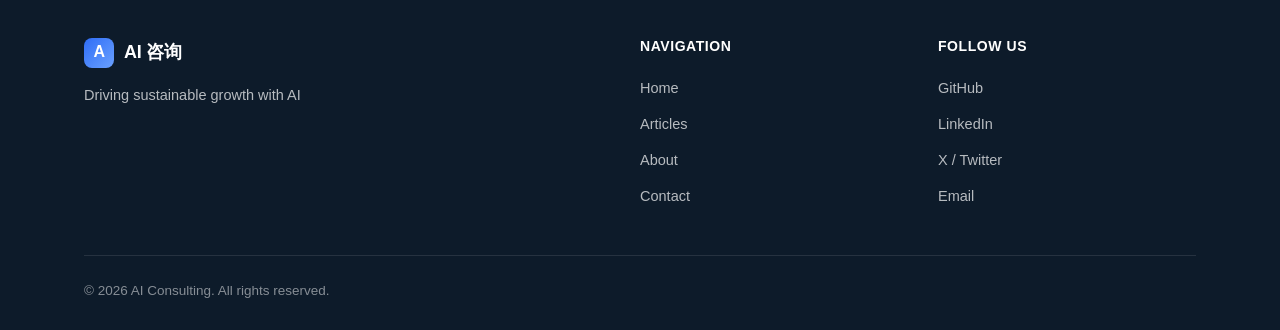
==== commit 576be89e: "1" ====
--- a/index.html
+++ b/index.html
@@ -1,5 +1,5 @@
 <!DOCTYPE html>
-<html lang="zh-CN" data-ad-client="ca-pub-7420136917623230">
+<html lang="zh-CN">
 <head>
   <meta charset="UTF-8">
   <meta name="viewport" content="width=device-width, initial-scale=1.0">
@@ -7,6 +7,7 @@
   <meta name="description" content="专注人工智能落地应用的咨询团队，分享 AI 战略、技术落地与商业价值洞察。Applied AI consulting — strategy, engineering, and value.">
   <link rel="icon" href="data:image/svg+xml,<svg xmlns='http://www.w3.org/2000/svg' viewBox='0 0 100 100'><rect width='100' height='100' rx='22' fill='%232f6df6'/><text x='50' y='70' font-size='62' text-anchor='middle' fill='white' font-family='Arial' font-weight='bold'>A</text></svg>">
   <meta name="google-adsense-account" content="ca-pub-7420136917623230">
+  <script async src="https://pagead2.googlesyndication.com/pagead/js/adsbygoogle.js?client=ca-pub-7420136917623230" crossorigin="anonymous"></script>
   <link rel="stylesheet" href="css/style.css">
 </head>
 <body>
@@ -139,18 +140,6 @@
         <p data-i18n="articles.subtitle">持续分享 AI 行业的实战洞见与方法论。</p>
       </div>
       <div class="articles-grid" data-posts-grid data-limit="6"></div>
-
-      <!-- 广告位: 文章列表下方 (横向横幅) -->
-      <div class="ad-wrap reveal">
-        <div class="ad-label" data-i18n="ad.label">广告</div>
-        <div class="ad-box">
-          <ins class="adsbygoogle" style="display:block"
-               data-ad-client="ca-pub-7420136917623230"
-               data-ad-slot="2222222222"
-               data-ad-format="auto"
-               data-full-width-responsive="true"></ins>
-        </div>
-      </div>
 
       <div class="section-foot reveal">
         <a href="articles.html" class="btn btn-ghost btn-lg" data-i18n="articles.viewall">查看全部文章</a>
@@ -310,7 +299,6 @@
   <script src="js/posts-data.js"></script>
   <script src="js/posts-content.js"></script>
   <script src="js/main.js"></script>
-  <script src="js/ads.js"></script>
   <script src="js/posts-base.js"></script>
   <script>
     // 首页渲染最新 6 篇
--- a/css/style.css
+++ b/css/style.css
@@ -386,27 +386,6 @@
   .reveal.is-visible { opacity: 1; transform: none; }
 }
 
-/* ---------- 广告位 ---------- */
-.ad-slot {
-  margin: 0 auto;
-  max-width: 920px;
-  display: block;
-  overflow: hidden;
-}
-.ad-slot ins.adsbygoogle { display: block; width: 100%; }
-.ad-wrap {
-  max-width: 920px; margin: 40px auto; padding: 0 24px;
-}
-.ad-label {
-  font-size: 11px; letter-spacing: 0.08em; text-transform: uppercase;
-  color: var(--c-text-mute); margin-bottom: 8px; text-align: center;
-}
-.ad-box {
-  background: var(--c-bg-soft); border: 1px dashed var(--c-border);
-  border-radius: var(--radius); padding: 24px; min-height: 120px;
-}
-.article-body + .ad-wrap { margin-top: 8px; }
-
 /* ============================================================
    文章系统: 筛选条 / 计数 / 详情页 / 相关文章 / 404
    ============================================================ */
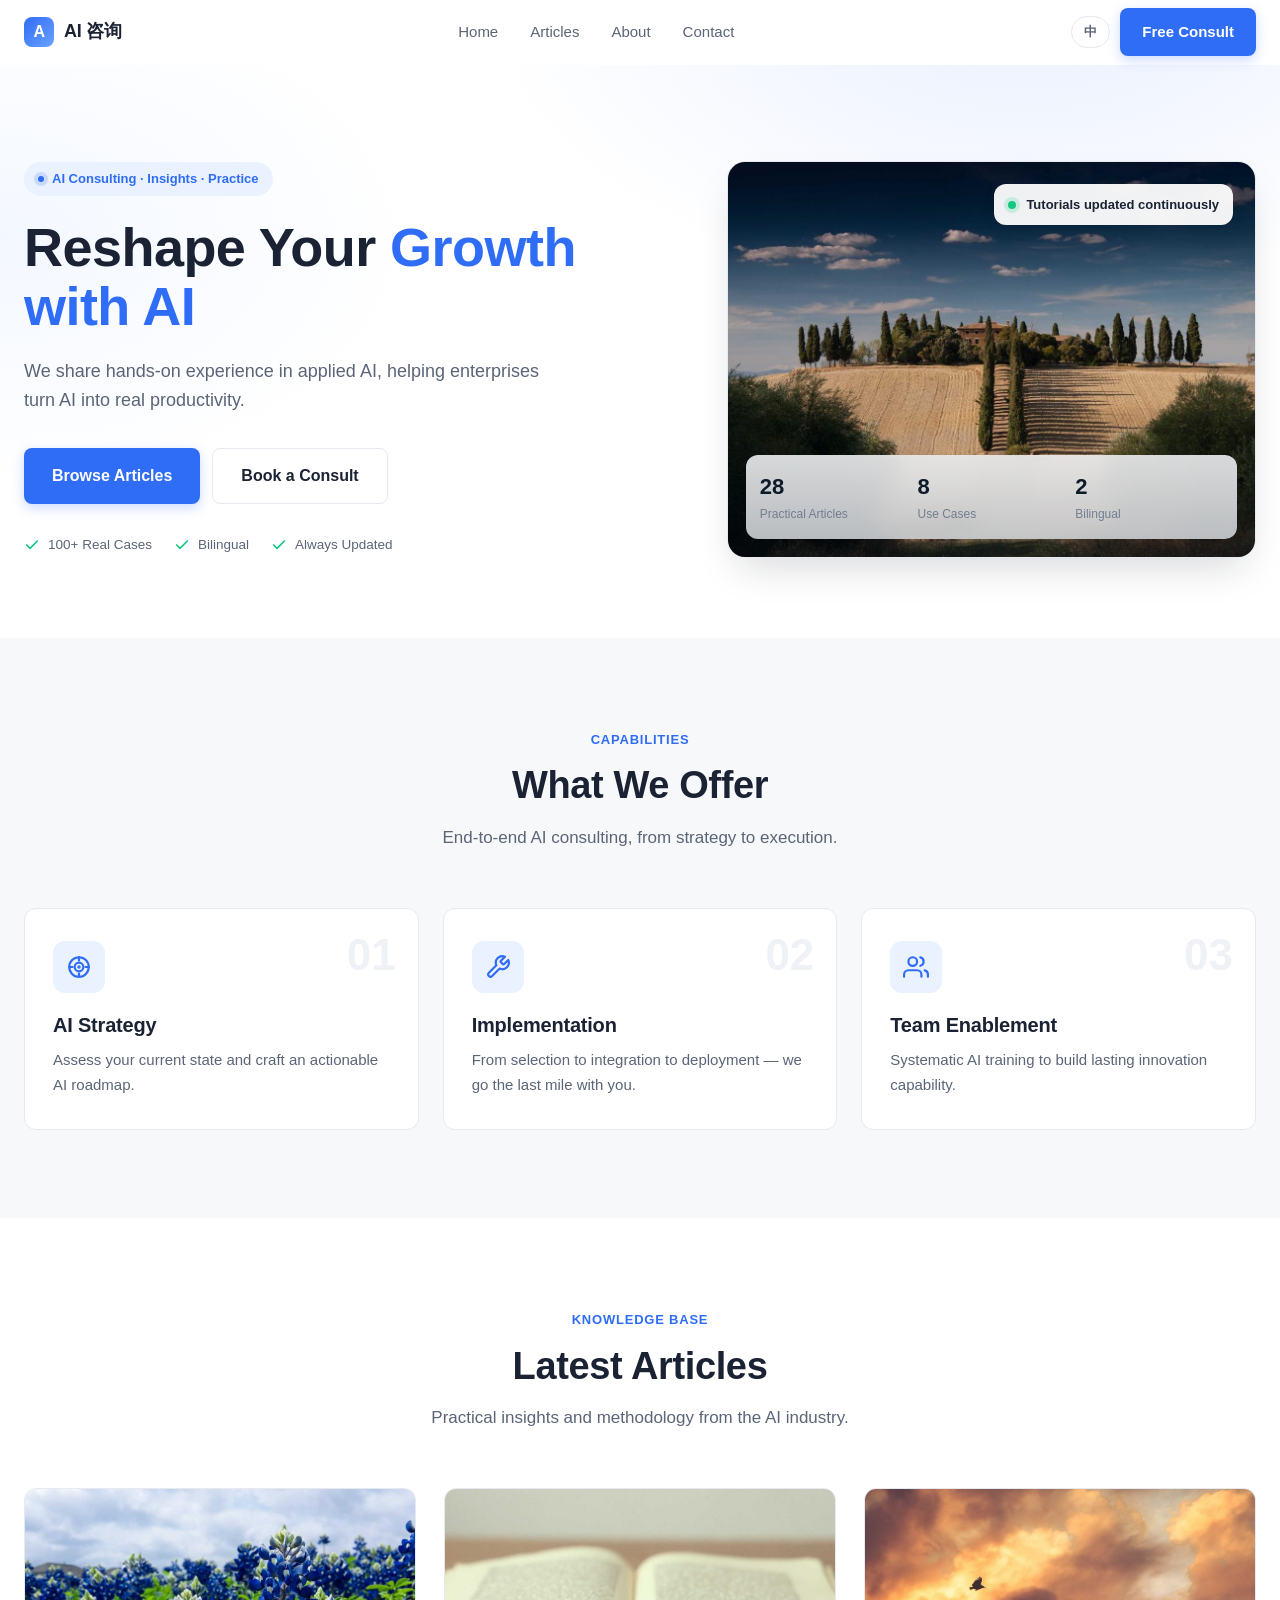
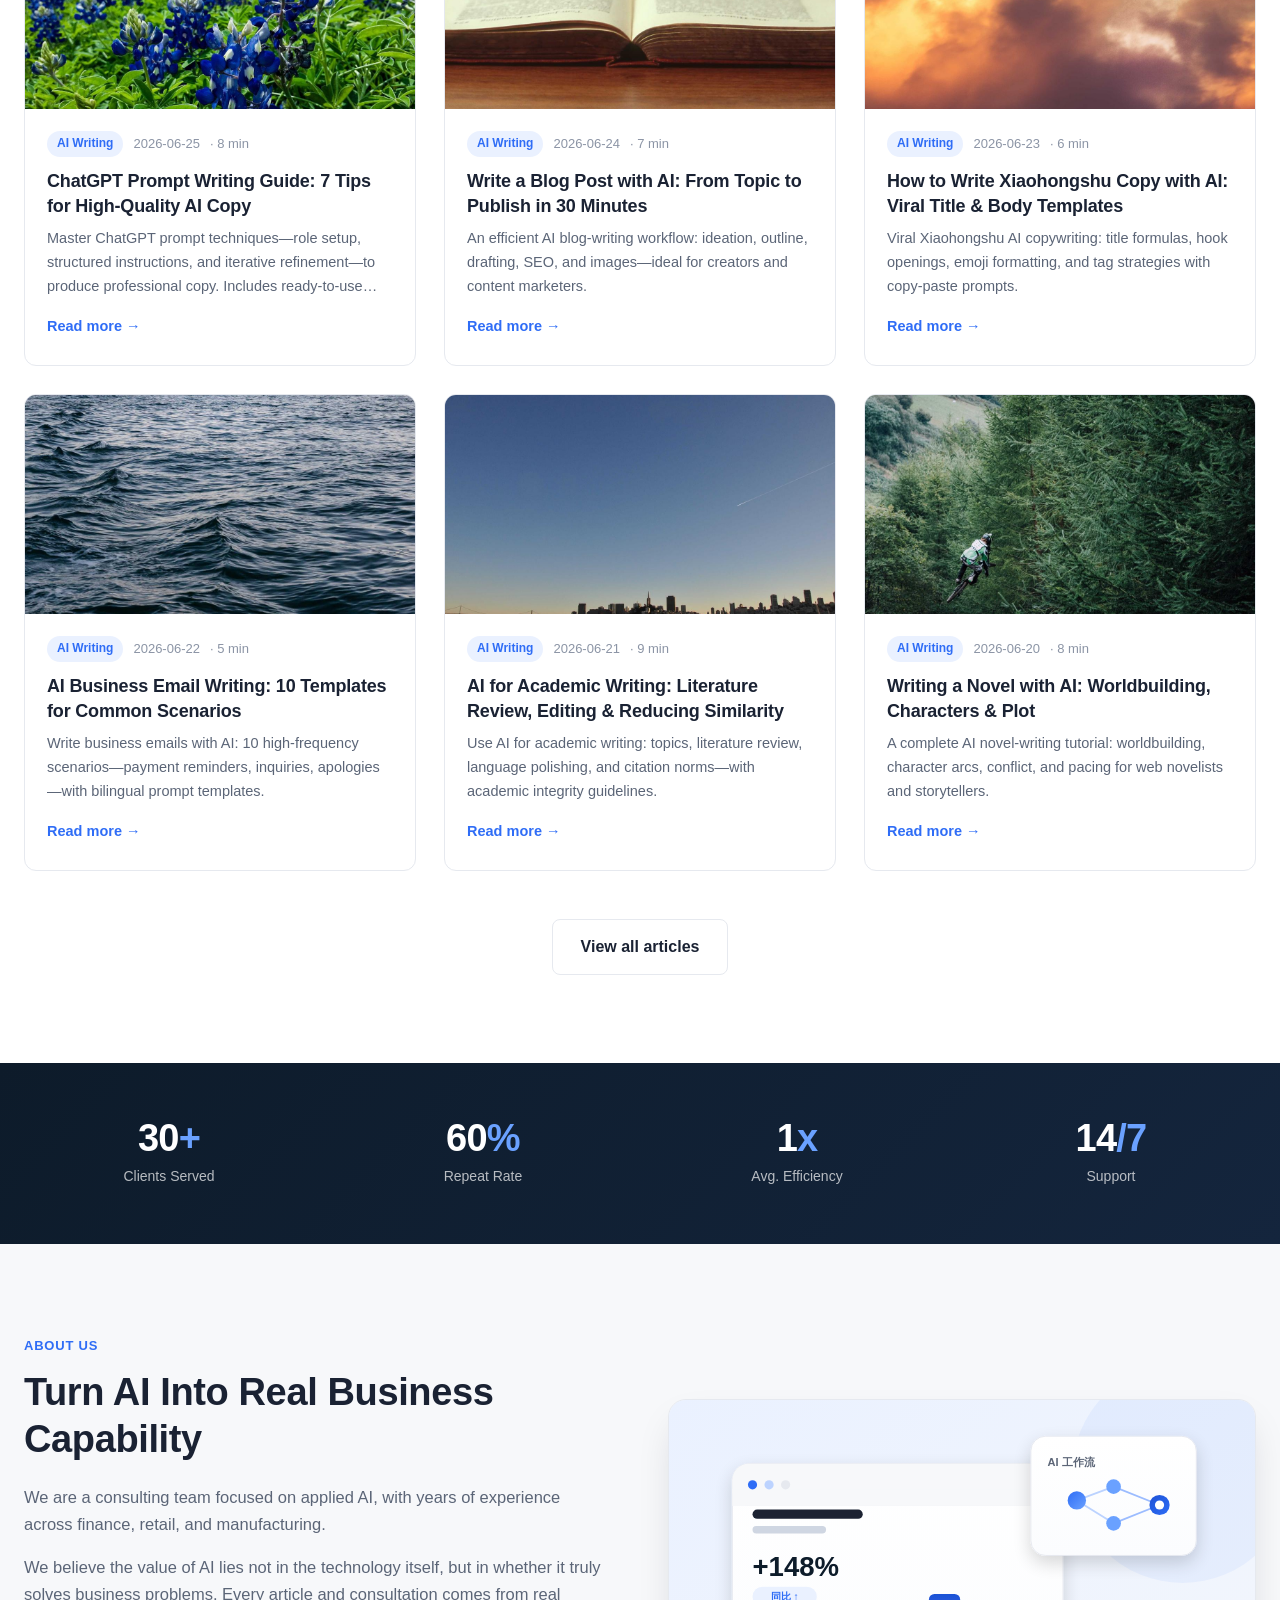
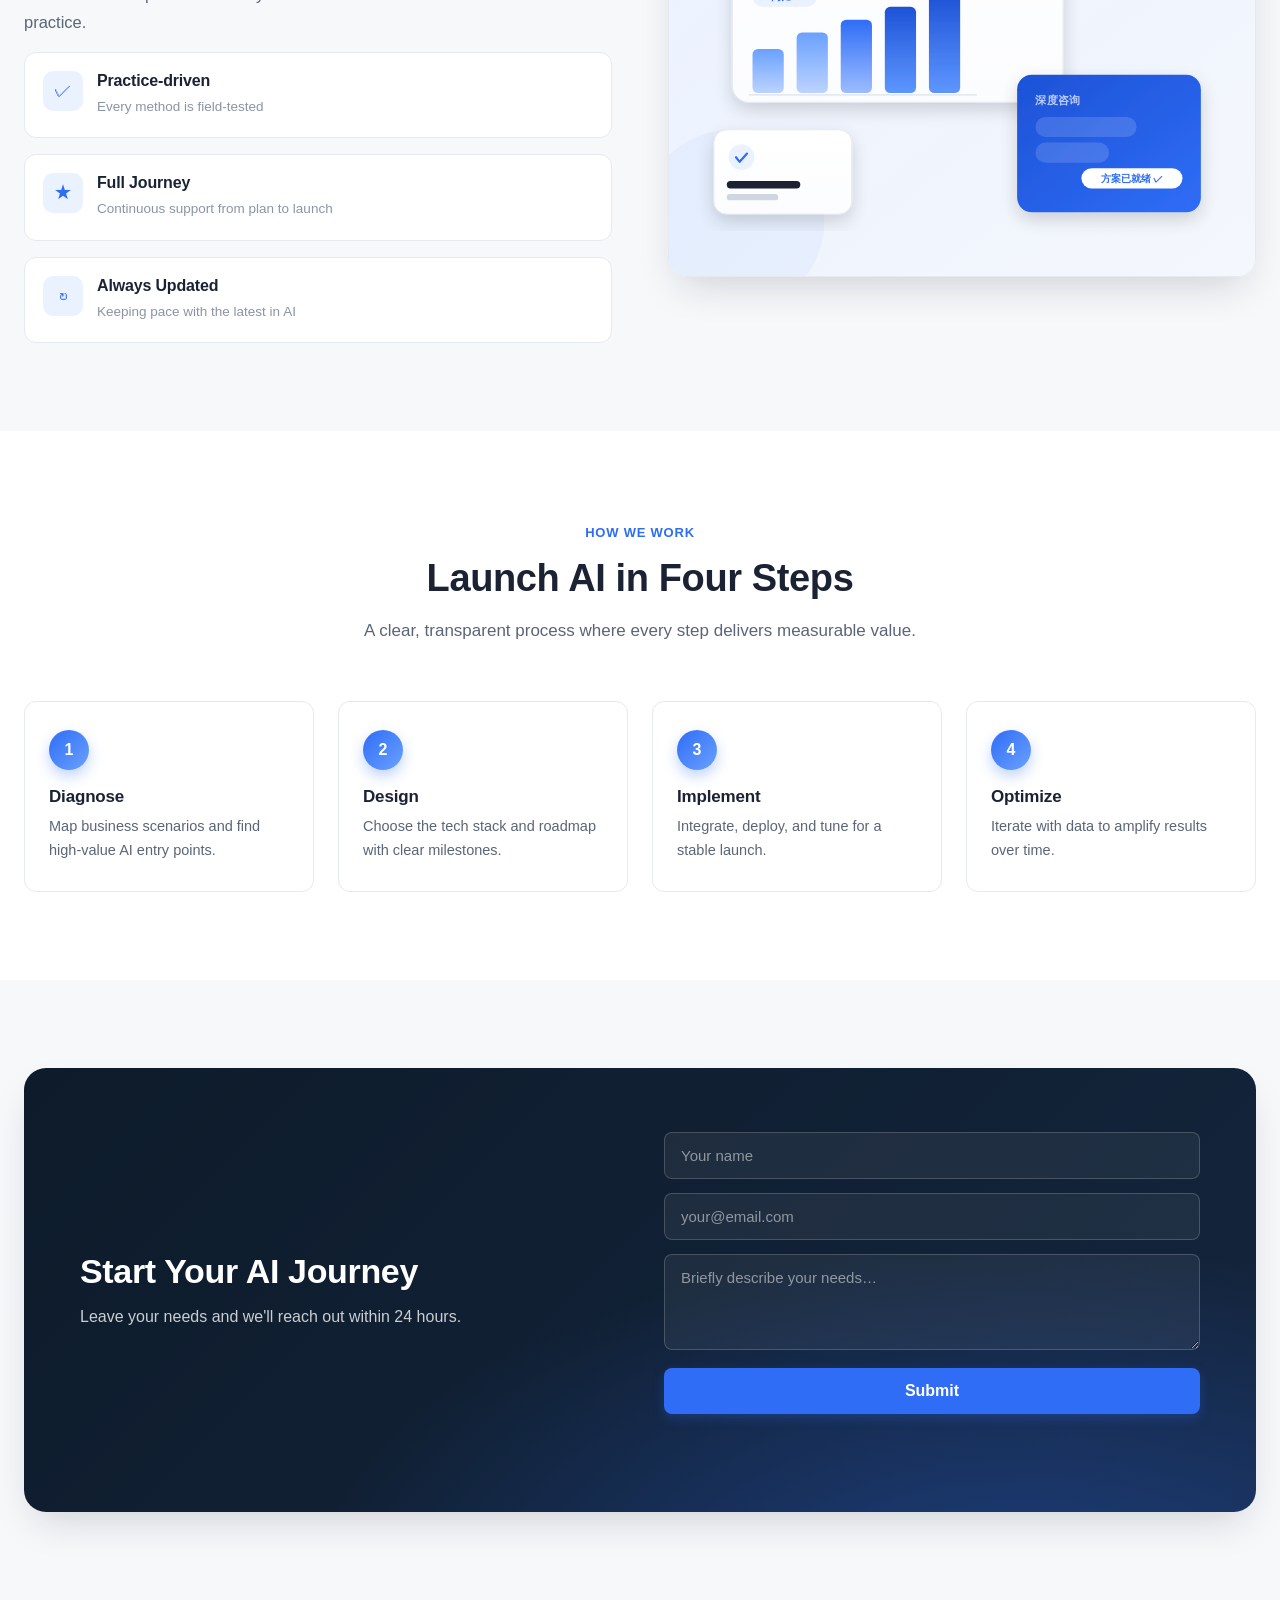
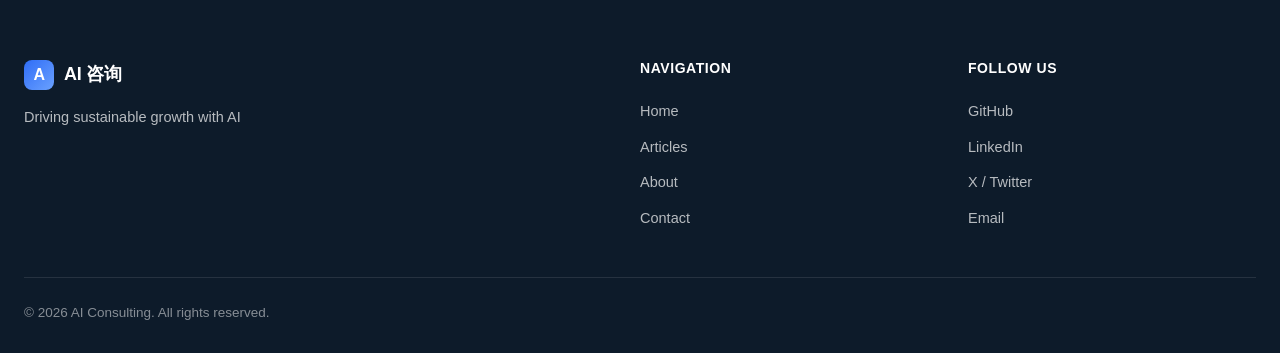
==== commit 20a60690: "feat: 新增多篇 AI 技术文章并调整首页布局与统计数据 - 新增 20 篇 AI 技术文章的数据与正文内容 - 将首页实战文章统计数字由 100 更新为 28 - 将页面内容容器最大宽度从 11" ====
--- a/index.html
+++ b/index.html
@@ -70,7 +70,7 @@
         <img src="images/hero.jpg" alt="AI 工具实战教程" loading="eager">
         <div class="hero-stats" data-stats>
           <div class="hero-stat">
-            <div class="num"><span data-count="100">100</span></div>
+            <div class="num"><span data-count="28">28</span></div>
             <div class="label" data-i18n="stat.articles">实战文章</div>
           </div>
           <div class="hero-stat">
--- a/css/style.css
+++ b/css/style.css
@@ -25,7 +25,7 @@
   --shadow-md: 0 4px 16px rgba(16, 24, 40, 0.06), 0 2px 6px rgba(16, 24, 40, 0.04);
   --shadow-lg: 0 18px 40px -12px rgba(16, 24, 40, 0.18);
 
-  --container: 1160px;
+  --container: 1280px;
   --ease: cubic-bezier(0.4, 0, 0.2, 1);
 }
 
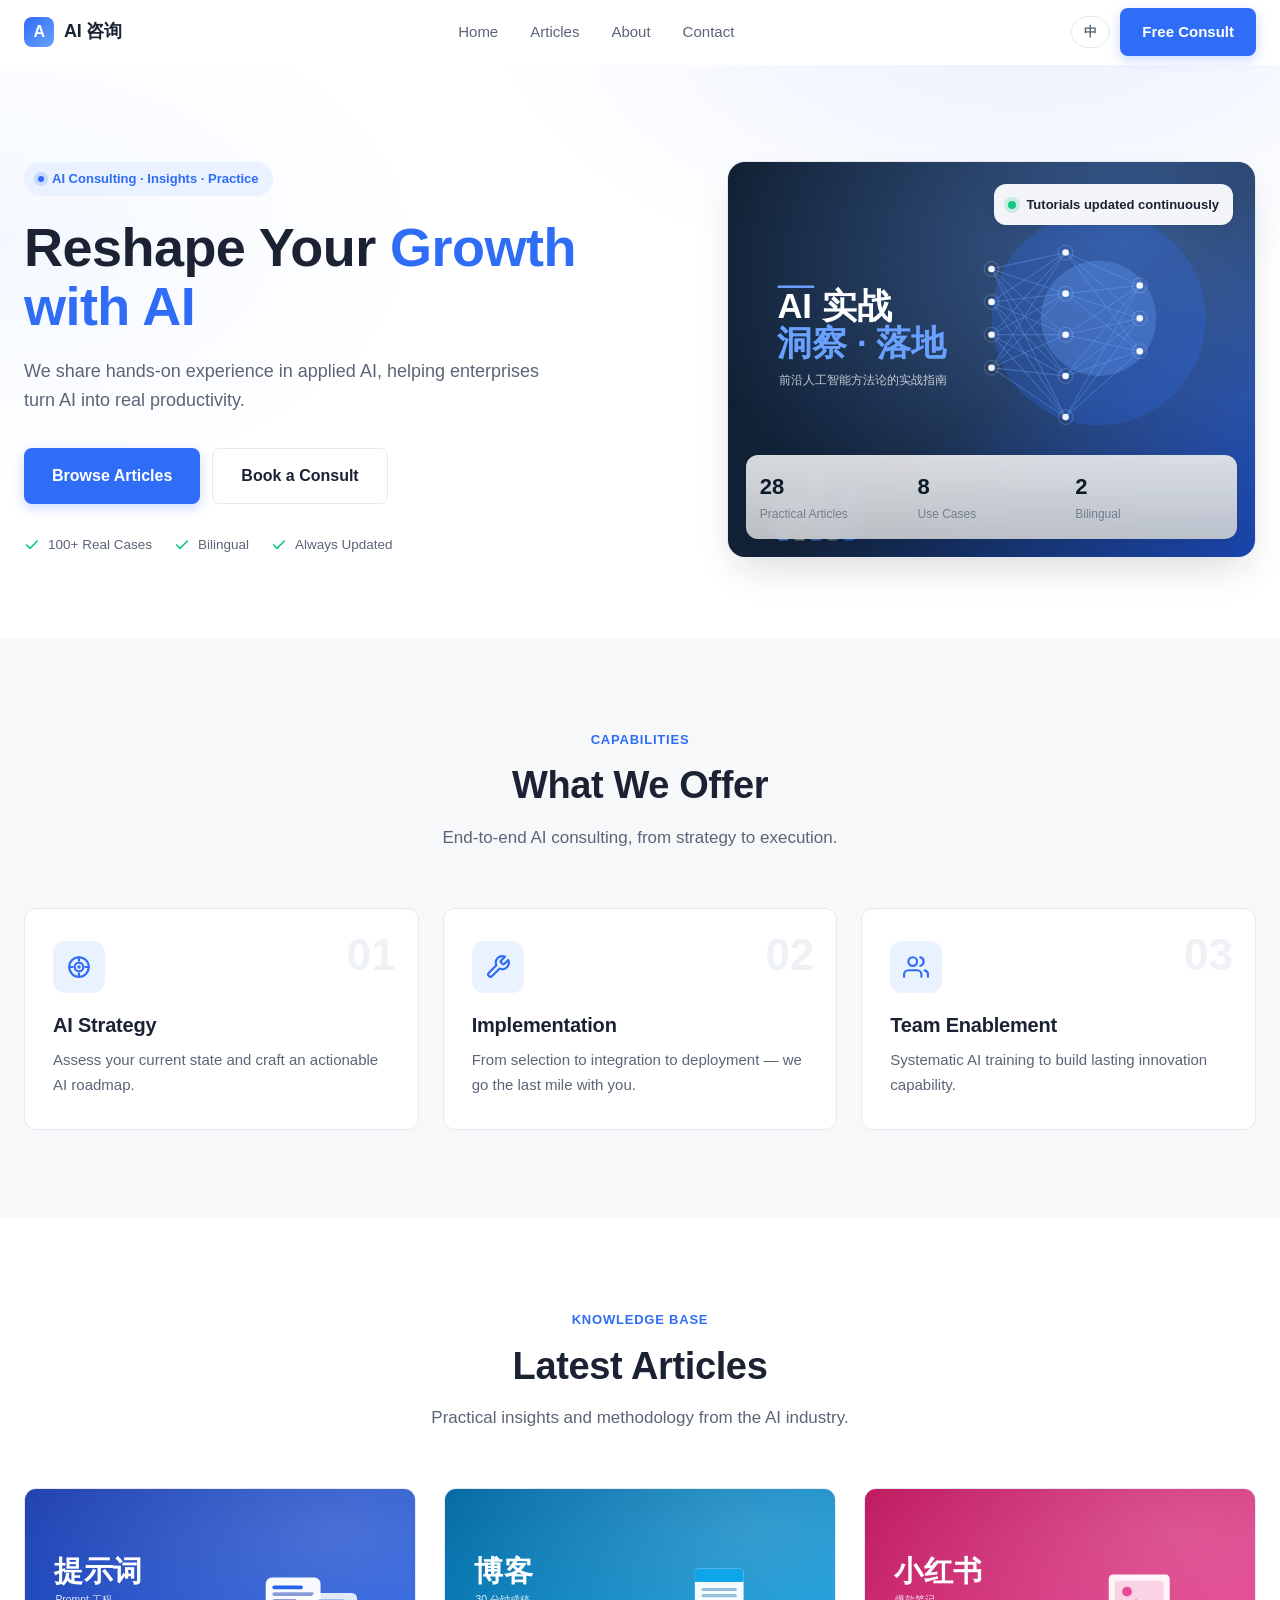
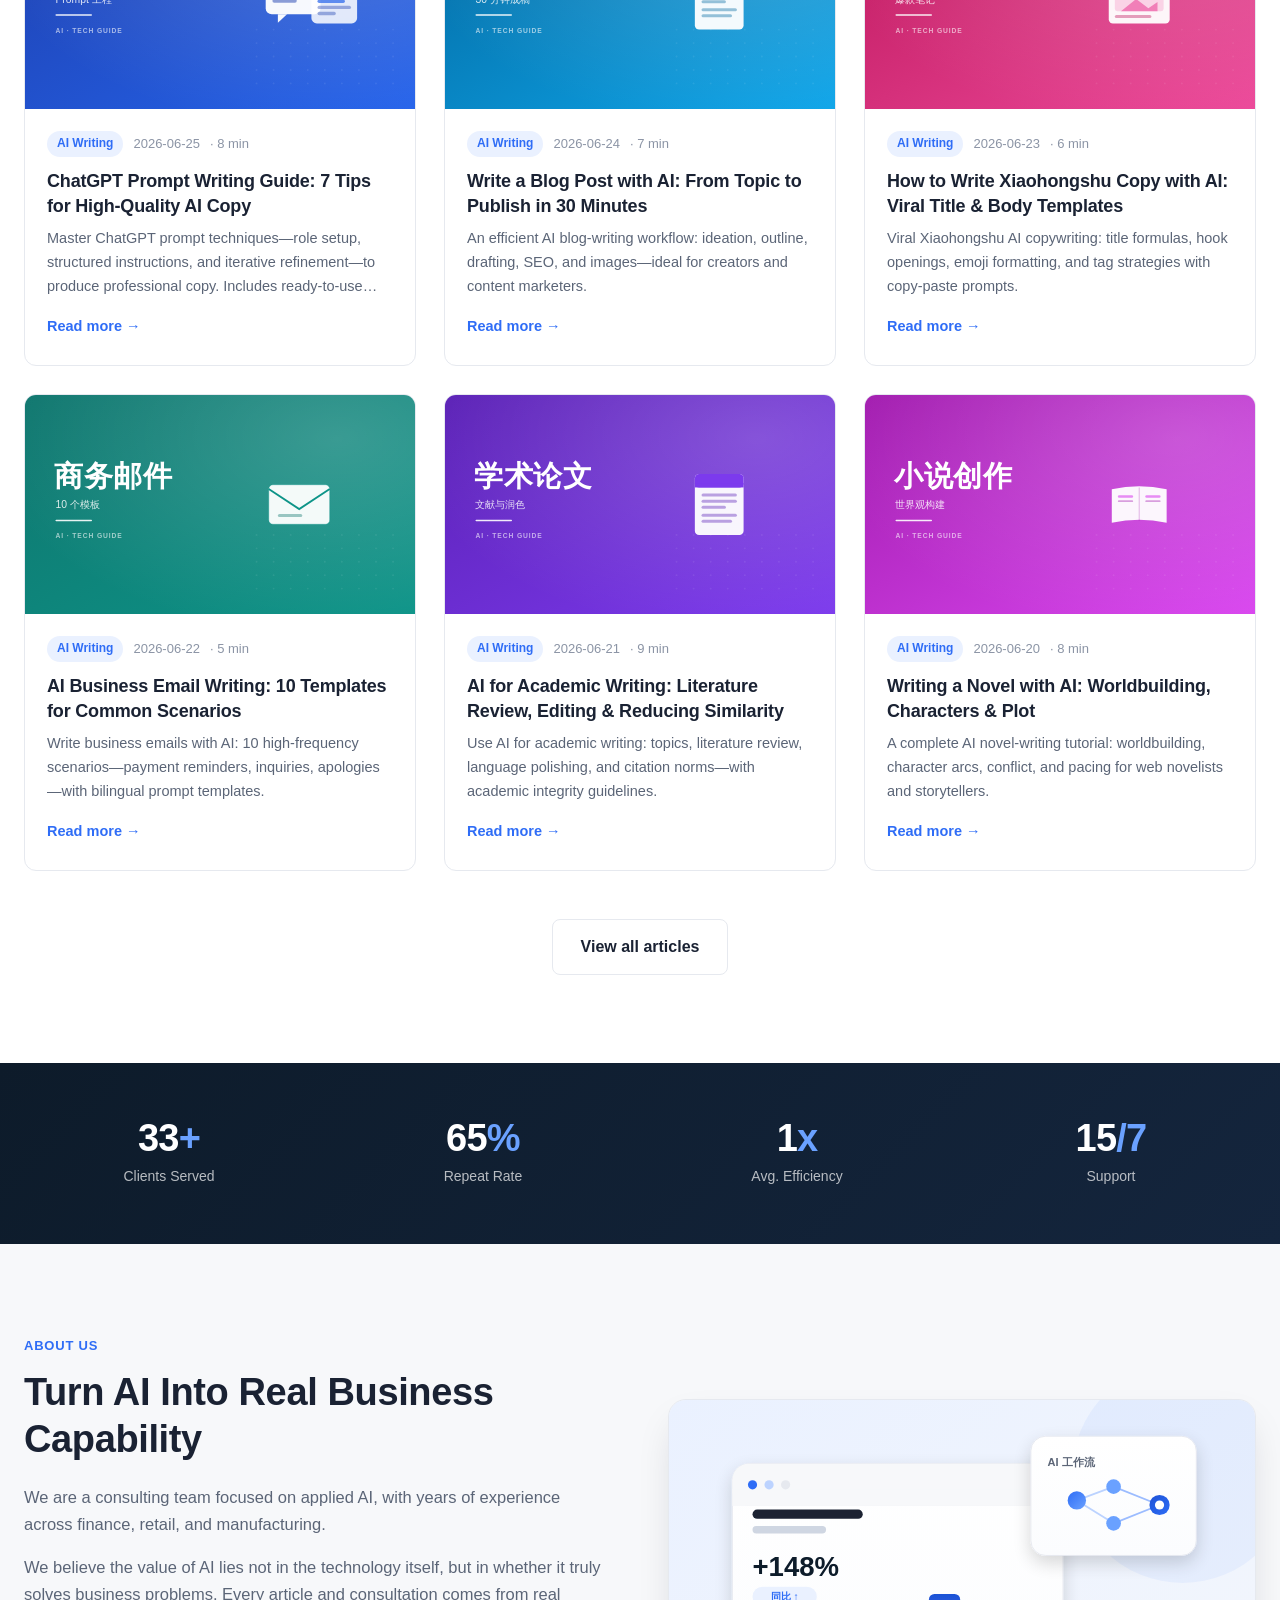
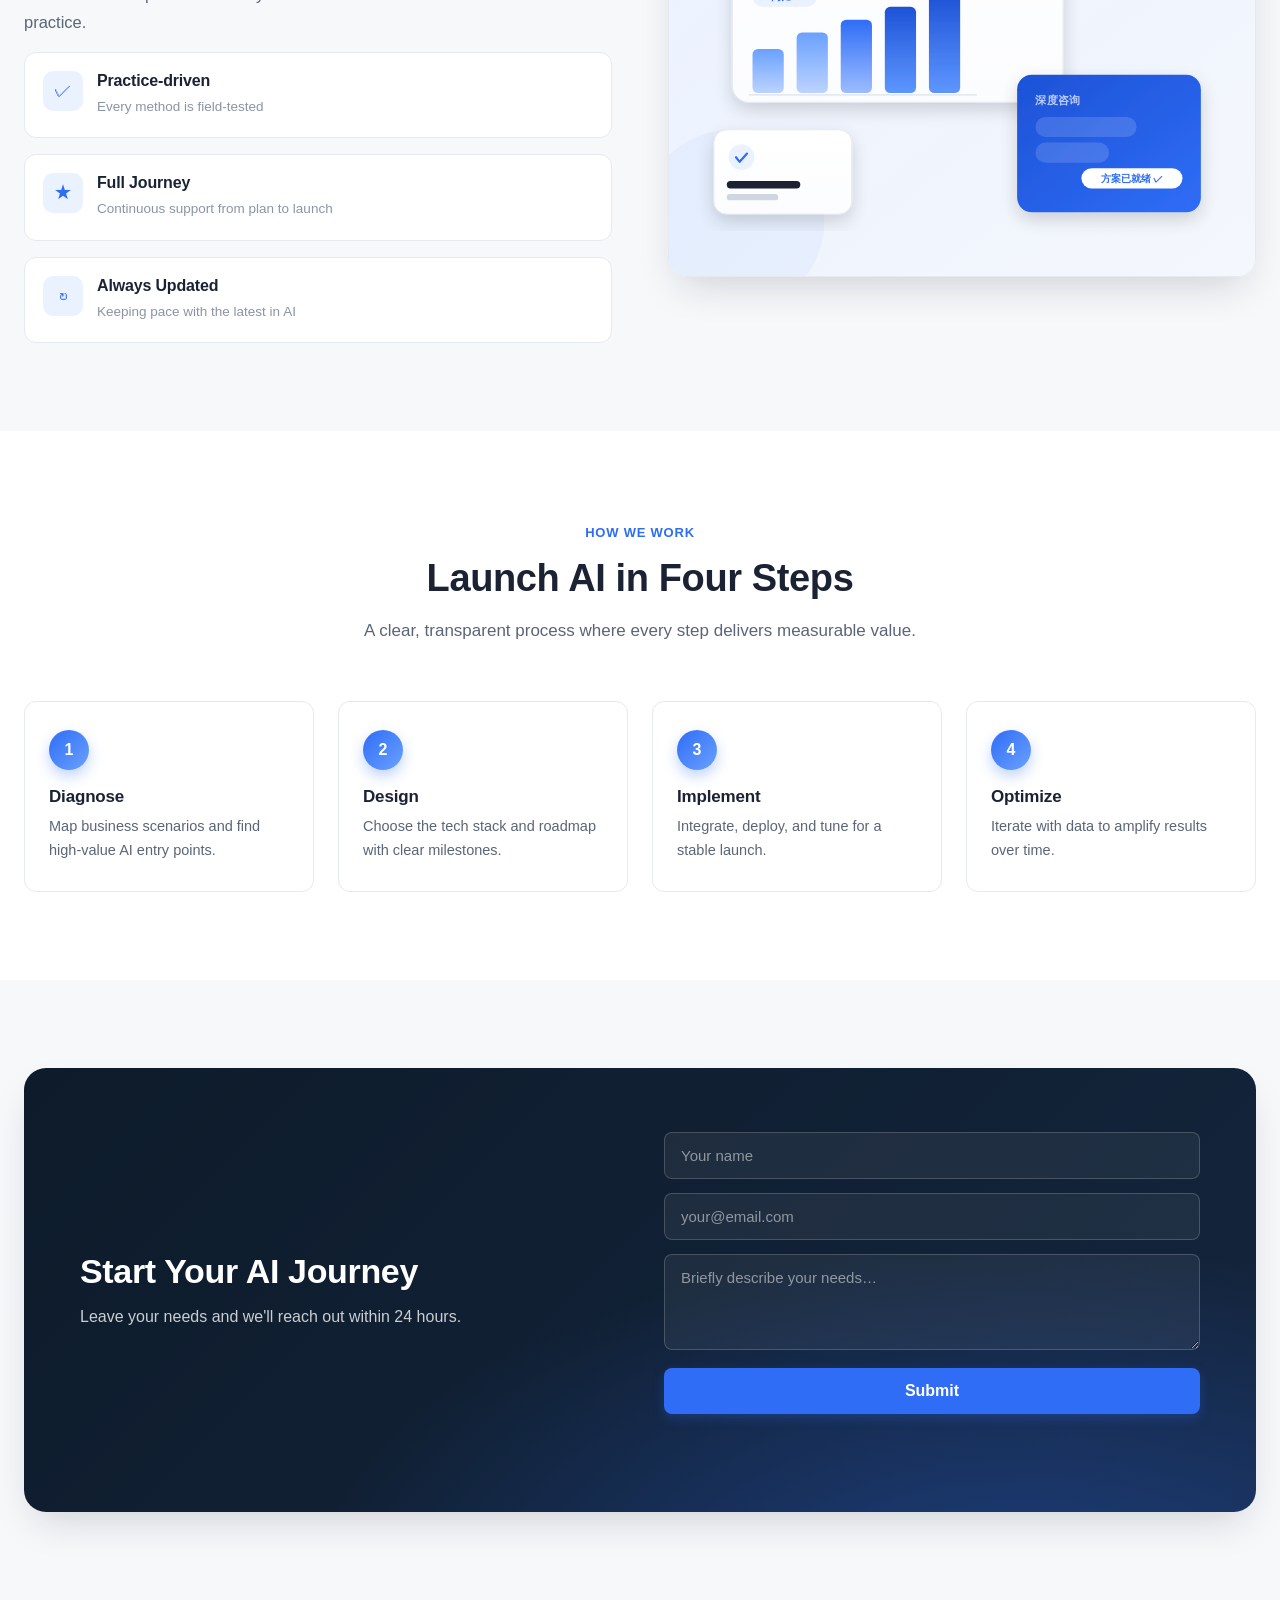
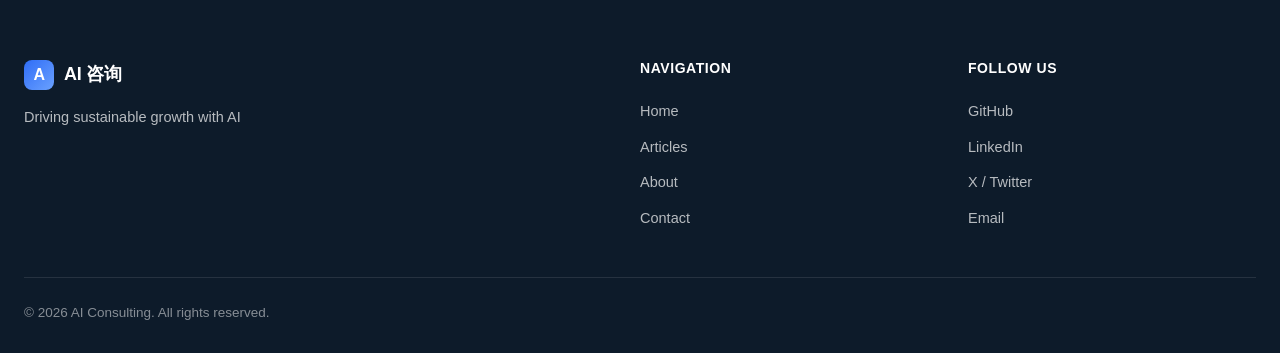
==== commit 7a9cf61e: "1" ====
--- a/index.html
+++ b/index.html
@@ -67,7 +67,7 @@
           <span class="dot"></span>
           <span data-i18n="hero.float">实战教程持续更新中</span>
         </div>
-        <img src="images/hero.jpg" alt="AI 工具实战教程" loading="eager">
+        <img src="images/hero.svg" alt="AI 工具实战教程" loading="eager">
         <div class="hero-stats" data-stats>
           <div class="hero-stat">
             <div class="num"><span data-count="28">28</span></div>
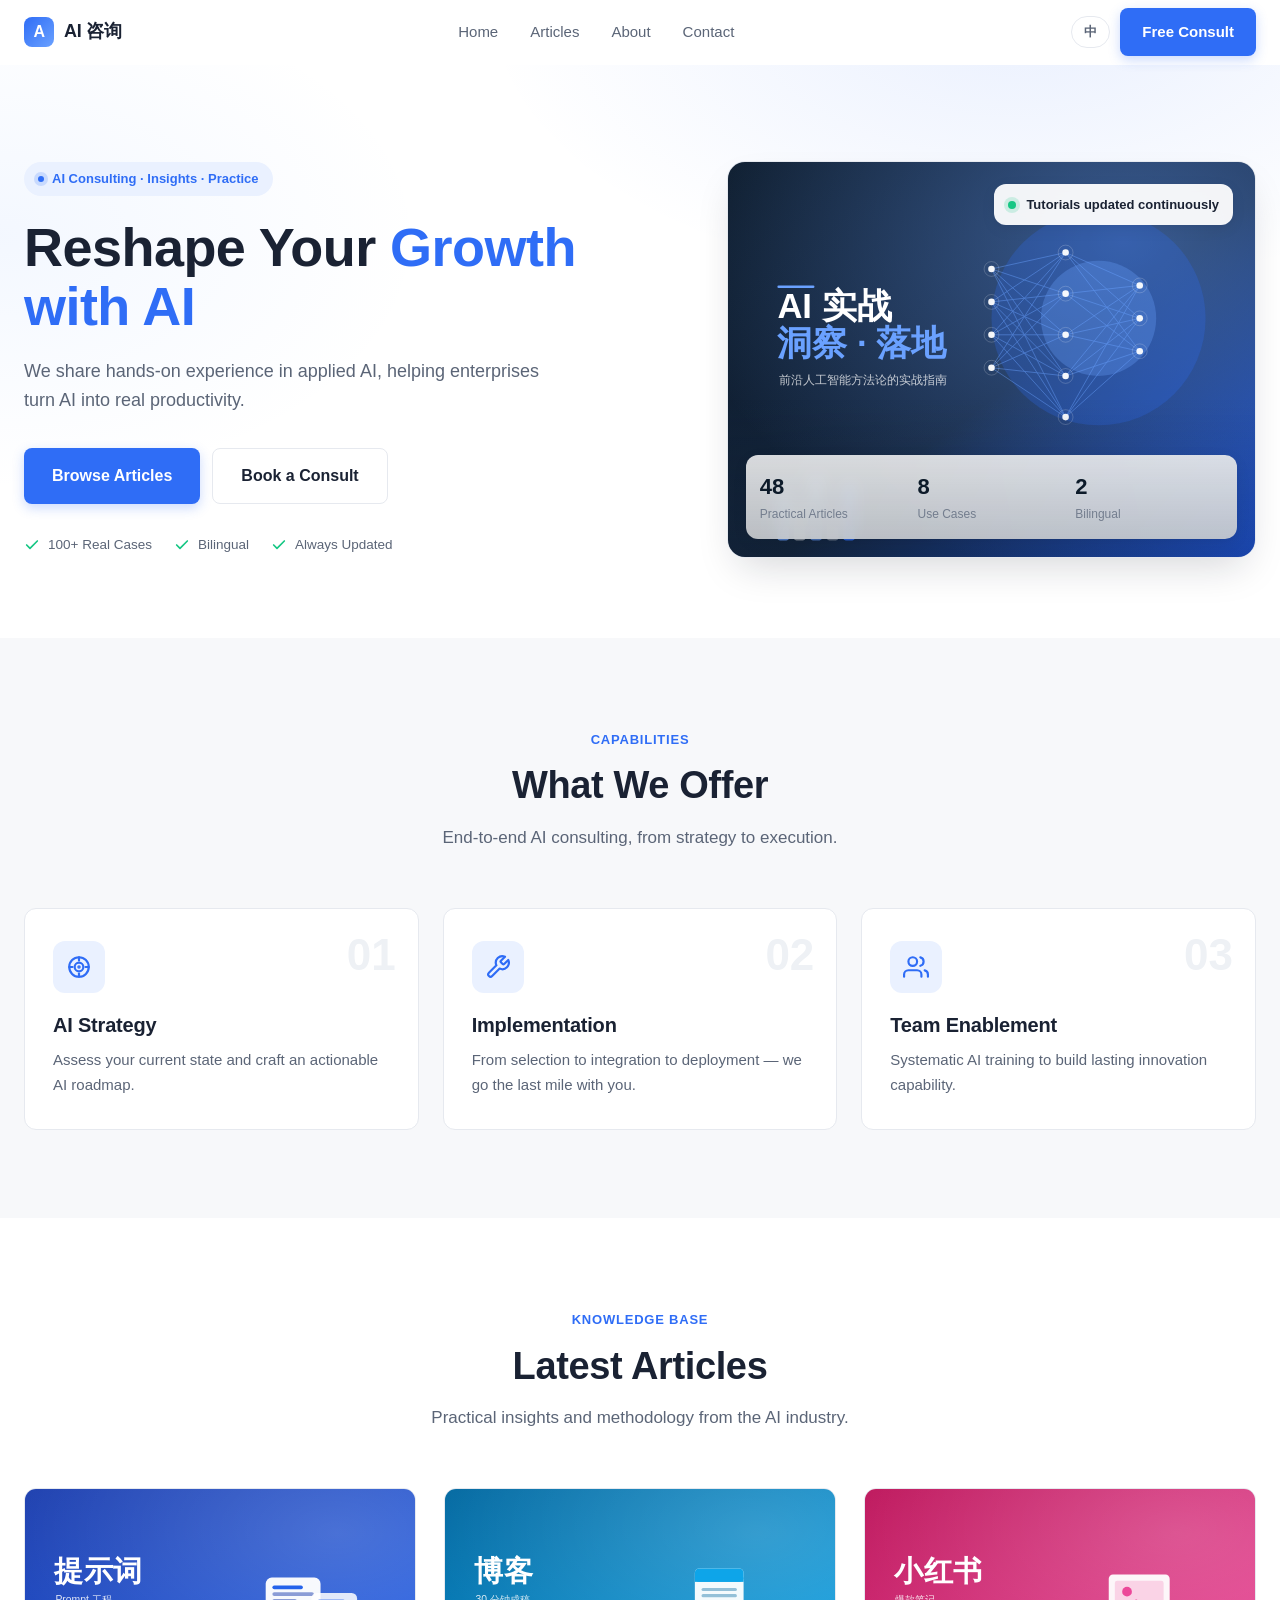
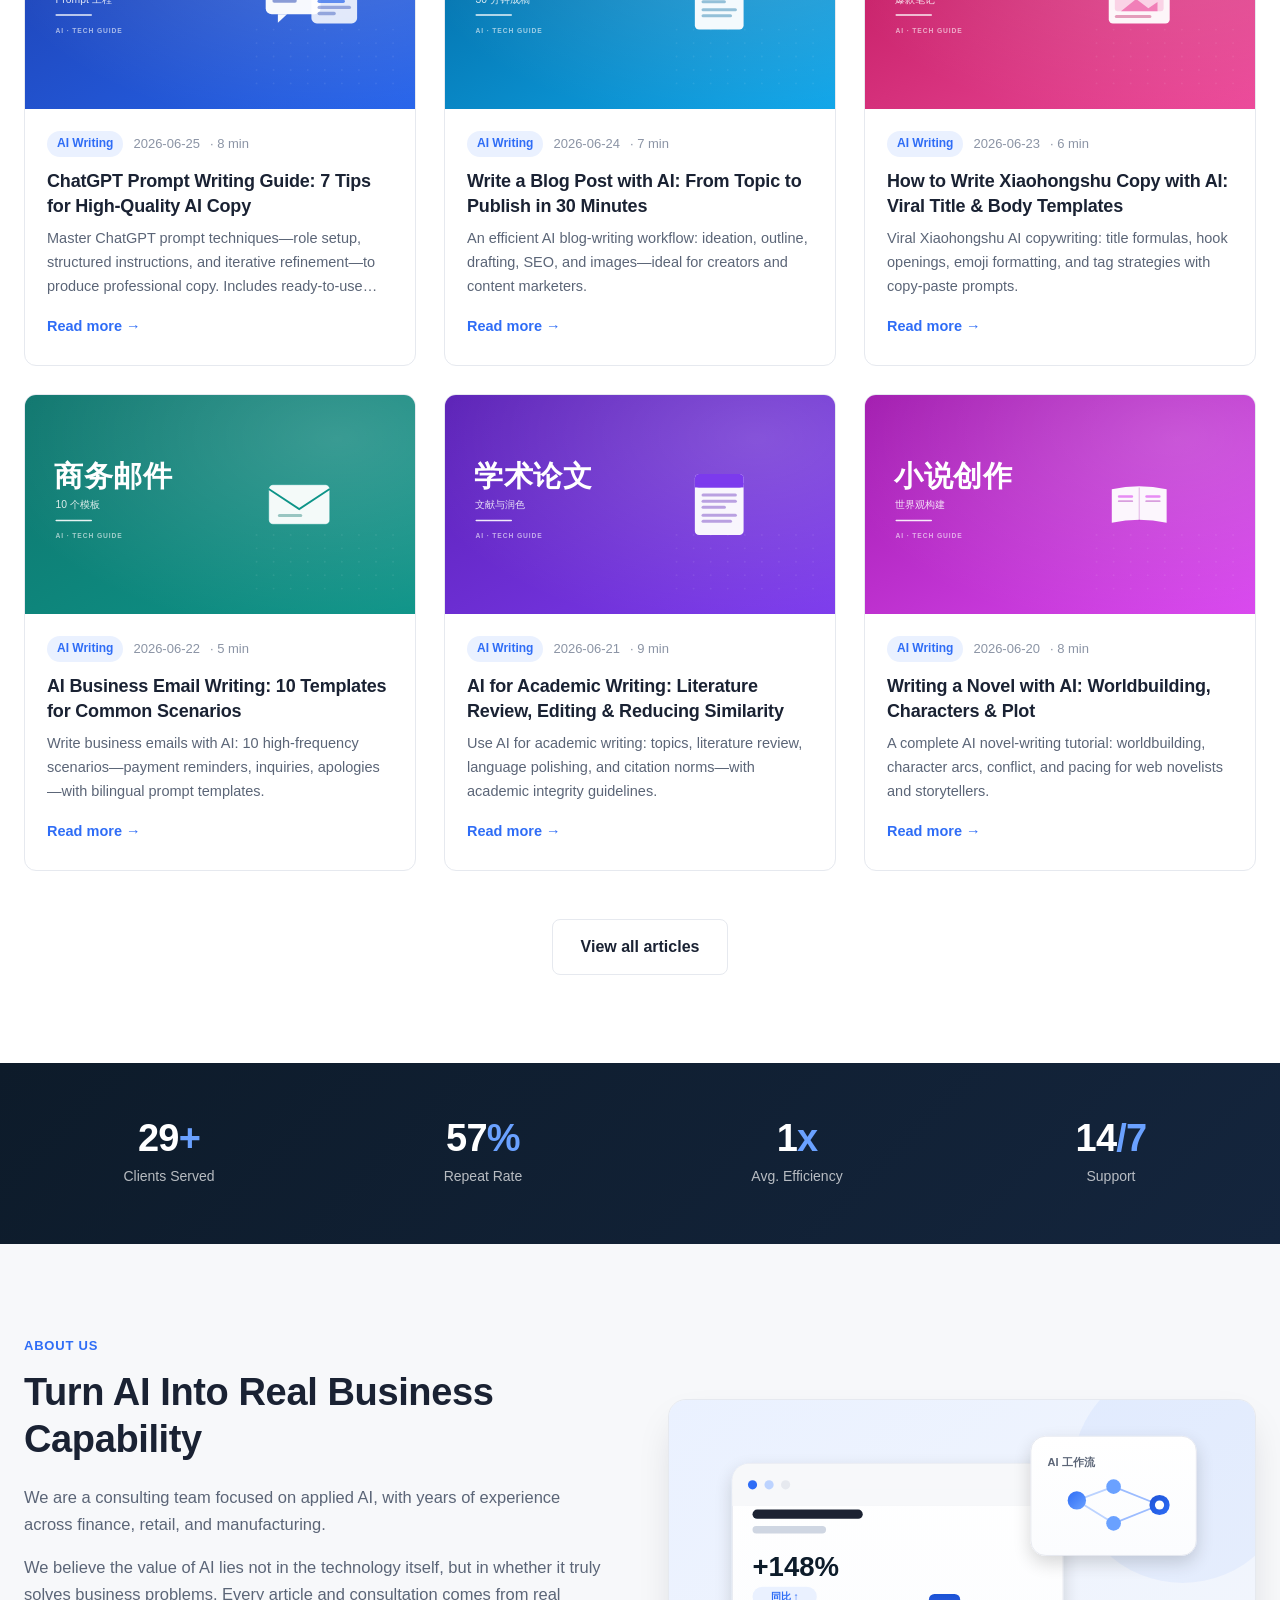
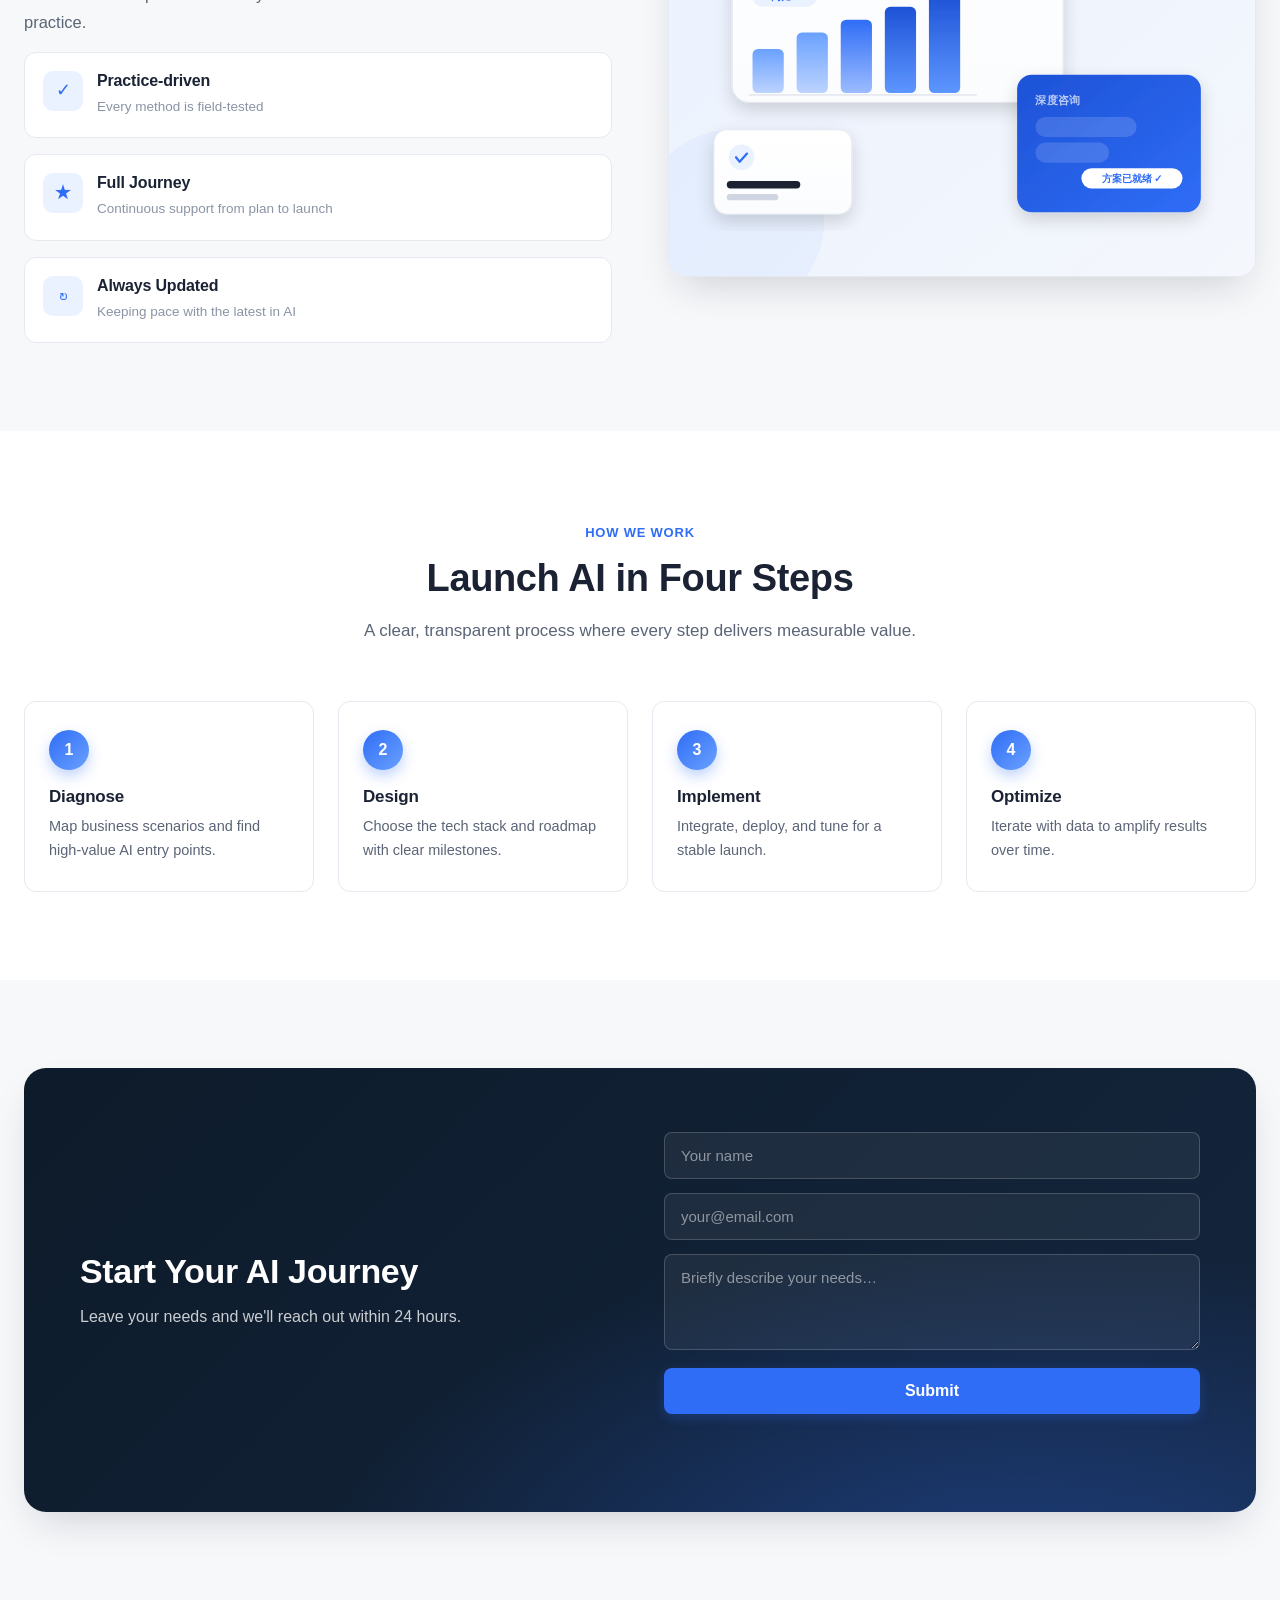
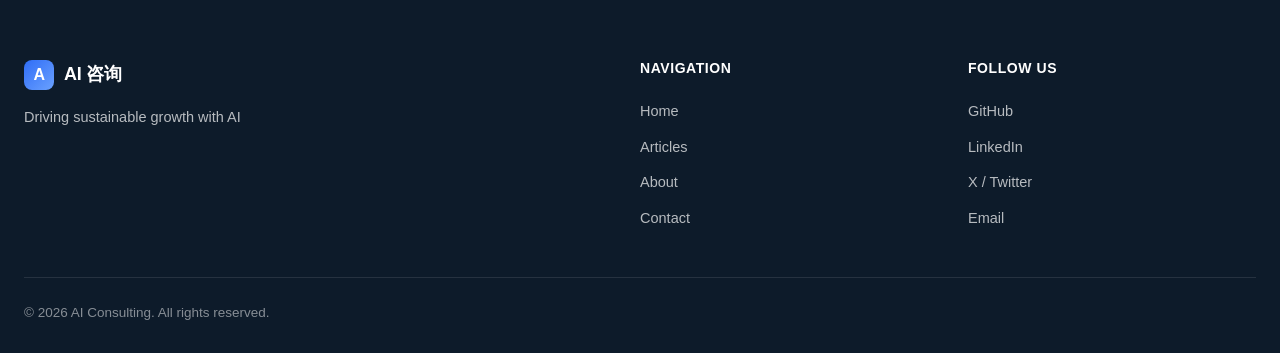
==== commit a3ead6c6: "11" ====
--- a/index.html
+++ b/index.html
@@ -70,7 +70,7 @@
         <img src="images/hero.svg" alt="AI 工具实战教程" loading="eager">
         <div class="hero-stats" data-stats>
           <div class="hero-stat">
-            <div class="num"><span data-count="28">28</span></div>
+            <div class="num"><span data-count="48">48</span></div>
             <div class="label" data-i18n="stat.articles">实战文章</div>
           </div>
           <div class="hero-stat">
